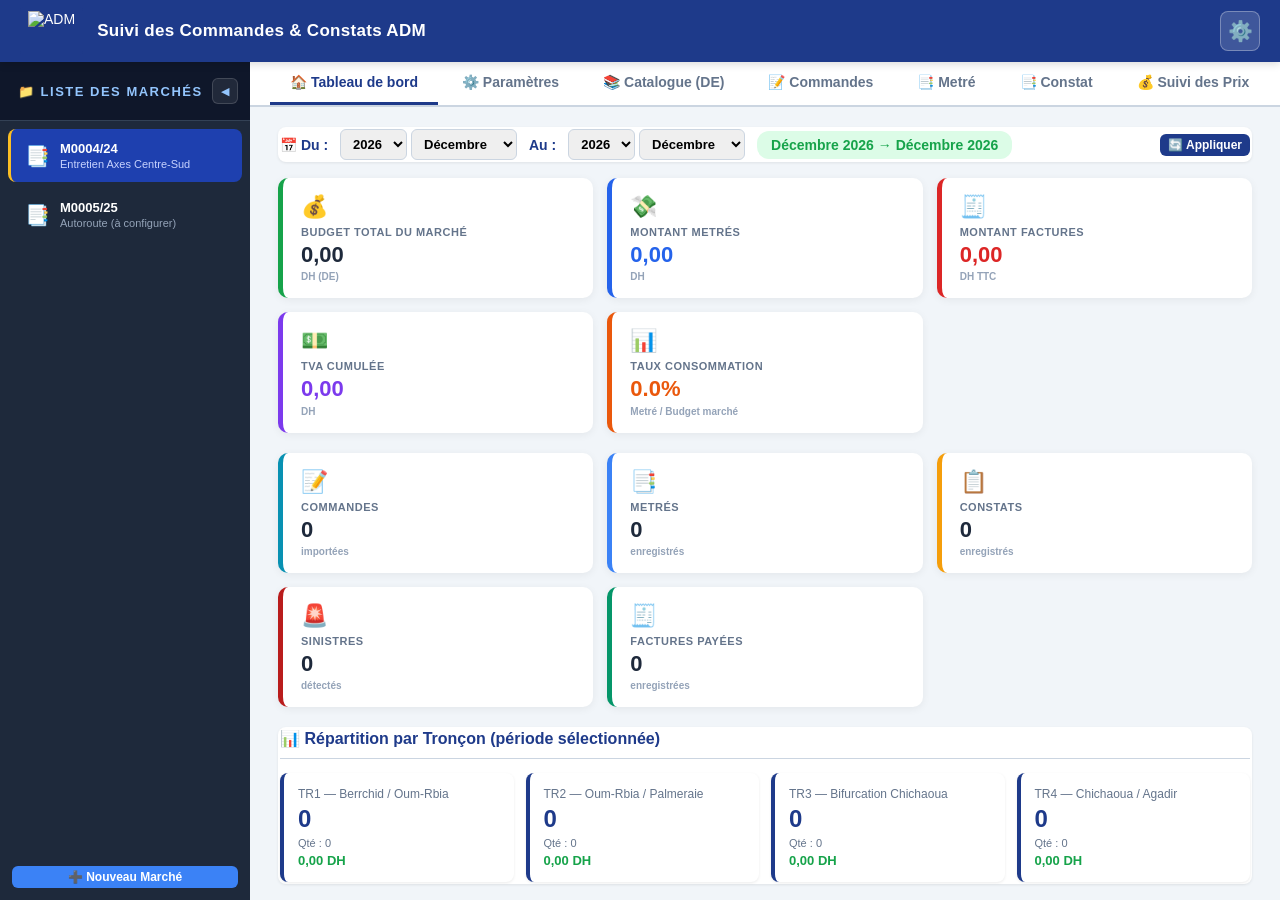
==== index.html @ 0e738bc2 "Add files via upload" ====
<!DOCTYPE html>
<html lang="fr" dir="ltr">
<head>
  <meta charset="UTF-8">
  <meta name="viewport" content="width=device-width, initial-scale=1.0">
  <title>Suivi Commandes - Marché M0004/24</title>
  <link rel="stylesheet" href="style.css">
  <script src="https://cdn.sheetjs.com/xlsx-0.20.0/package/dist/xlsx.full.min.js"></script>
</head>
<body>

 <!-- ═══ HEADER FIXE ═══ -->
  <header class="app-header">
    <div class="header-brand">
      <img src="image/adm.jpg" alt="ADM" class="header-logo">
      <h1>Suivi des Commandes & Constats ADM</h1>
    </div>
    <div class="header-actions-wrap">
      <button class="btn-settings" id="btn-settings-menu" onclick="toggleSettingsMenu(event)" title="Paramètres">⚙️</button>
      <div class="settings-dropdown" id="settings-dropdown">
        <button id="btn-sauvegarder">💾 Sauvegarder</button>
        <button id="btn-export-json">💾 Export JSON</button>
        <button id="btn-import-json">📥 Import JSON</button>
        <input type="file" id="file-json" accept=".json" hidden>
      </div>
    </div>
  </header>

  <!-- ═══ LAYOUT : SIDEBAR + CONTENU ═══ -->
  <div class="app-layout">

    <!-- SIDEBAR -->
    <aside class="sidebar">
      <div class="sidebar-header">
        <span>📁 Liste des Marchés</span>
        <button class="btn-toggle-sidebar" id="btn-toggle-sidebar" onclick="toggleSidebar()" title="Réduire / Agrandir">◀</button>
      </div>
      <ul class="marches-list" id="marches-list">
        <li class="marche-item active" data-marche="M0004/24" onclick="selectMarche('M0004/24')">
          <span class="marche-icon">📑</span>
          <div class="marche-info">
            <strong>M0004/24</strong>
            <small>Entretien multitechnique des Axes Autoroutiers</small>
          </div>
        </li>
      </ul>
      <button class="btn btn-sm btn-add-marche" onclick="nouveauMarche()">➕ Nouveau Marché</button>
    </aside>

    <!-- CONTENU PRINCIPAL -->
    <main class="content">

  <nav class="tabs">
    <button class="tab active" data-tab="dashboard">🏠 Tableau de bord</button>
    <button class="tab" data-tab="parametres">⚙️ Paramètres</button>
    <button class="tab" data-tab="catalogue">📚 Catalogue (DE)</button>
    <button class="tab" data-tab="commandes">📝 Commandes</button>
    <button class="tab" data-tab="metre">📑 Metré</button>
    <button class="tab" data-tab="constat">📑 Constat</button>
    <button class="tab" data-tab="suivi">💰 Suivi des Prix</button>
    <button class="tab" data-tab="sinistres">🚨 Suivi des Sinistres</button>
    <button class="tab" data-tab="equipements">🏗️ Equipements</button>
    <button class="tab" data-tab="historique">🕒 Historique</button>
    <button class="tab" data-tab="export">📤 Export</button>
  </nav>

  <div class="container">

    <!-- DASHBOARD -->
    <section class="tab-content active" id="tab-dashboard">
      <!-- Toolbar : Sélecteur de période -->
      <div class="panel" style="margin-bottom:16px;">
        <div style="display:flex;gap:12px;align-items:center;flex-wrap:wrap;">
          <label style="font-weight:700;color:#1e3a8a;">📅 Du :</label>
          <span id="dash-picker-debut"></span>
          <label style="font-weight:700;color:#1e3a8a;">Au :</label>
          <span id="dash-picker-fin"></span>
          <span id="dash-periode-label" style="font-weight:700;color:#16a34a;padding:6px 14px;background:#dcfce7;border-radius:12px;"></span>
          <button class="btn btn-primary btn-sm" onclick="changerPeriodeDashboard()" style="margin-left:auto;">🔄 Appliquer</button>
        </div>
      </div>

      <!-- CARTES FINANCES (5) -->
      <div class="dash-grid">
        <div class="dash-card" style="border-left-color:#16a34a;">
          <div class="dash-icon">💰</div>
          <div class="dash-label">Budget total du marché</div>
          <div class="dash-value" id="dash-budget-marche">0</div>
          <div class="dash-unit">DH (DE)</div>
        </div>
        <div class="dash-card" style="border-left-color:#2563eb;">
          <div class="dash-icon">💸</div>
          <div class="dash-label">Montant Metrés</div>
          <div class="dash-value" id="dash-montant-metres">0</div>
          <div class="dash-unit">DH</div>
        </div>
        <div class="dash-card" style="border-left-color:#dc2626;">
          <div class="dash-icon">🧾</div>
          <div class="dash-label">Montant Factures</div>
          <div class="dash-value" id="dash-montant-factures">0</div>
          <div class="dash-unit">DH TTC</div>
        </div>
        <div class="dash-card" style="border-left-color:#7c3aed;">
          <div class="dash-icon">💵</div>
          <div class="dash-label">TVA cumulée</div>
          <div class="dash-value" id="dash-tva">0</div>
          <div class="dash-unit">DH</div>
        </div>
        <div class="dash-card" style="border-left-color:#ea580c;">
          <div class="dash-icon">📊</div>
          <div class="dash-label">Taux consommation</div>
          <div class="dash-value" id="dash-taux">0%</div>
          <div class="dash-unit">Metré / Budget marché</div>
        </div>
      </div>

      <!-- CARTES ACTIVITÉ (5) -->
      <div class="dash-grid">
        <div class="dash-card" style="border-left-color:#0891b2;">
          <div class="dash-icon">📝</div>
          <div class="dash-label">Commandes</div>
          <div class="dash-value" id="dash-nb-commandes">0</div>
          <div class="dash-unit">importées</div>
        </div>
        <div class="dash-card" style="border-left-color:#3b82f6;">
          <div class="dash-icon">📑</div>
          <div class="dash-label">Metrés</div>
          <div class="dash-value" id="dash-nb-metres">0</div>
          <div class="dash-unit">enregistrés</div>
        </div>
        <div class="dash-card" style="border-left-color:#f59e0b;">
          <div class="dash-icon">📋</div>
          <div class="dash-label">Constats</div>
          <div class="dash-value" id="dash-nb-constats">0</div>
          <div class="dash-unit">enregistrés</div>
        </div>
        <div class="dash-card" style="border-left-color:#b91c1c;">
          <div class="dash-icon">🚨</div>
          <div class="dash-label">Sinistres</div>
          <div class="dash-value" id="dash-nb-sinistres">0</div>
          <div class="dash-unit">détectés</div>
        </div>
        <div class="dash-card" style="border-left-color:#059669;">
          <div class="dash-icon">🧾</div>
          <div class="dash-label">Factures payées</div>
          <div class="dash-value" id="dash-nb-factures">0</div>
          <div class="dash-unit">enregistrées</div>
        </div>
      </div>

      <!-- RÉPARTITION PAR TRONÇON -->
      <div class="panel">
        <h2>📊 Répartition par Tronçon (période sélectionnée)</h2>
        <div id="dashboard-tr-cards" class="tr-cards-grid"></div>
      </div>
    </section>

   <!-- PARAMÈTRES -->
    <section class="tab-content" id="tab-parametres">
      <div class="panel">
        <div class="params-header">
          <h2>⚙️ Paramètres du projet</h2>
          <p class="hint">Ces informations sont utilisées dans l'en-tête et le pied de page des documents exportés.</p>
        </div>

        <!-- ═══ Layout 3 colonnes : Info | Bouton | Signatures ═══ -->
        <div class="params-layout">

          <!-- ═══ GAUCHE : Informations générales ═══ -->
          <div class="params-section params-col-left">
            <h3 class="params-section-title">🏢 Informations générales</h3>

            <div class="params-grid-1col">
              <div class="params-row">
                <label>Maître d'ouvrage</label>
                <input type="text" id="param-mo">
              </div>

              <div class="params-row">
                <label>Maître d'œuvre</label>
                <input type="text" id="param-moe">
              </div>

              <div class="params-row">
                <label>Prestataire</label>
                <input type="text" id="param-prestataire">
              </div>

              <div class="params-row">
                <label>Marché N°</label>
                <input type="text" id="param-marche">
              </div>

              <div class="params-row">
                <label>Section</label>
                <input type="text" id="param-section">
              </div>

              <div class="params-row">
                <label>Objet</label>
                <input type="text" id="param-objet">
              </div>

              <div class="params-row">
                <label>Date de début</label>
                <input type="date" id="param-date-debut">
              </div>

              <div class="params-row">
                <label>Date de fin</label>
                <input type="date" id="param-date-fin">
              </div>
            </div>
          </div>

          <!-- ═══ MILIEU : Bouton Enregistrer ═══ -->
          <div class="params-col-middle">
            <button class="btn btn-primary btn-save-vertical" id="btn-save-parametres">
              <span class="save-icon">💾</span>
              <span class="save-text">Enregistrer<br>les paramètres</span>
            </button>
          </div>

          <!-- ═══ DROITE : Signatures ═══ -->
          <!-- ═══ Section 2 : Signatures par TR ═══ -->
<div class="params-section">
  <h3 class="params-section-title">🖋️ Signatures par Tronçon</h3>
  <p class="hint" style="margin-bottom:14px;">
    Chaque <strong>technicien</strong> a son tronçon. En cas de congé, activez le remplaçant.
    Les <strong>ingénieurs</strong> couvrent : <b>Ing. 1</b> → TR1+TR2, <b>Ing. 2</b> → TR3+TR4.
  </p>

  <!-- Tableau techniciens -->
  <div class="sig-table-wrap">
    <table class="sig-table">
      <thead>
        <tr>
          <th style="width:200px;">Rôle</th>
          <th>TR1</th>
          <th>TR2</th>
          <th>TR3</th>
          <th>TR4</th>
        </tr>
      </thead>
      <tbody>
        <!-- Fonctions techniciens -->
        <tr>
          <td class="sig-row-label">👷 Fonction (Dressé par)</td>
          <td><input type="text" id="sig-tech-fct-TR1" placeholder="Adjoint Viabilité"></td>
          <td><input type="text" id="sig-tech-fct-TR2" placeholder="Adjoint Viabilité"></td>
          <td><input type="text" id="sig-tech-fct-TR3" placeholder="Adjoint Viabilité"></td>
          <td><input type="text" id="sig-tech-fct-TR4" placeholder="Adjoint Viabilité"></td>
        </tr>
        <!-- Noms titulaires -->
        <tr>
          <td class="sig-row-label">👤 Nom du titulaire</td>
          <td><input type="text" id="sig-tech-nom-TR1" placeholder="A. Nouari"></td>
          <td><input type="text" id="sig-tech-nom-TR2" placeholder="M. Alami"></td>
          <td><input type="text" id="sig-tech-nom-TR3" placeholder="Y. Idrissi"></td>
          <td><input type="text" id="sig-tech-nom-TR4" placeholder="H. Bennani"></td>
            </tr>
            <!-- Noms remplaçants -->
            <tr>
            <td class="sig-row-label">🔄 Nom du remplaçant</td>
            <td><input type="text" id="sig-tech-remp-TR1" placeholder="B. Tazi"></td>
            <td><input type="text" id="sig-tech-remp-TR2" placeholder="K. Fassi"></td>
            <td><input type="text" id="sig-tech-remp-TR3" placeholder="R. Saidi"></td>
            <td><input type="text" id="sig-tech-remp-TR4" placeholder="N. Cherkaoui"></td>
            </tr>
            <!-- Toggle congé -->
            <tr>
            <td class="sig-row-label">🔘 Titulaire en congé ?</td>
            <td style="text-align:center;">
                <label class="switch">
                <input type="checkbox" id="sig-tech-conge-TR1">
                <span class="slider"></span>
                </label>
            </td>
            <td style="text-align:center;">
                <label class="switch">
                <input type="checkbox" id="sig-tech-conge-TR2">
                <span class="slider"></span>
                </label>
            </td>
            <td style="text-align:center;">
                <label class="switch">
                <input type="checkbox" id="sig-tech-conge-TR3">
                <span class="slider"></span>
                </label>
            </td>
            <td style="text-align:center;">
                <label class="switch">
                <input type="checkbox" id="sig-tech-conge-TR4">
                <span class="slider"></span>
                </label>
            </td>
            </tr>
        </tbody>
        </table>
    </div>

    <!-- Ingénieurs -->
    <div class="sig-eng-grid">
        <div class="sig-eng-card" style="border-left-color:#2563eb;">
        <h4>🎓 Ingénieur 1 (TR1 + TR2)</h4>
        <div class="params-row">
            <label>Fonction (Validé par)</label>
            <input type="text" id="sig-ing1-fct" placeholder="Chef de division sécurité et entretien">
        </div>
        <div class="params-row">
            <label>Nom</label>
            <input type="text" id="sig-ing1-nom" placeholder="S. Mansouri">
        </div>
        </div>

        <div class="sig-eng-card" style="border-left-color:#7c3aed;">
        <h4>🎓 Ingénieur 2 (TR3 + TR4)</h4>
        <div class="params-row">
            <label>Fonction (Validé par)</label>
            <input type="text" id="sig-ing2-fct" placeholder="Chef de division sécurité et entretien">
        </div>
        <div class="params-row">
            <label>Nom</label>
            <input type="text" id="sig-ing2-nom" placeholder="A. Kadiri">
        </div>
        </div>
    </div>

    <!-- Entreprise -->
    <div class="sig-eng-card" style="border-left-color:#16a34a;margin-top:14px;">
        <h4>🏢 Entreprise (Accepté par)</h4>
        <div class="params-grid-2col">
        <div class="params-row">
            <label>Texte (Accepté par)</label>
            <input type="text" id="sig-ent-txt" placeholder="Le représentant de l'entreprise">
        </div>
        <div class="params-row">
            <label>Nom</label>
            <input type="text" id="sig-ent-nom" placeholder="M. Bennani">
        </div>
        <div class="params-row">
            <label>Date d'acceptation</label>
            <input type="date" id="sig-ent-date">
        </div>
        </div>
    </div>
    </div>

        </div>

        <!-- ═══ Section Logo (pleine largeur en bas) ═══ -->
        <div class="params-section params-logo-section">
          <h3 class="params-section-title">🖼️ Logo du projet</h3>

          <div class="params-logo-row">
            <div class="params-logo-upload">
              <label for="param-logo" class="btn btn-secondary" style="cursor:pointer;">
                📁 Choisir un fichier
              </label>
              <input type="file" id="param-logo" accept="image/*" hidden>
              <button type="button" class="btn btn-danger btn-sm" id="btn-supprimer-logo" style="display:none;">
                🗑️ Supprimer
              </button>
            </div>
            <div id="param-logo-preview" class="params-logo-preview"></div>
          </div>
        </div>

      </div>
    </section>

    <!-- CATALOGUE -->
    <section class="tab-content" id="tab-catalogue">
      <div class="panel">
        <h2>📚 Catalogue de référence — DE.xlsx</h2>
        <div class="import-zone">
          <p>Importer le fichier <strong>DE.xlsx</strong>.</p>
          <input type="file" id="file-de" accept=".xlsx,.xls" hidden>
          <button class="btn btn-primary" onclick="document.getElementById('file-de').click()">
            📥 Importer DE.xlsx
          </button>
          <span id="de-status" class="status"></span>
        </div>
        <div class="filter-bar">
          <input type="text" id="filtre-catalogue" placeholder="🔍 Rechercher N° ou libellé...">
        </div>
        <div class="table-scroll-fill">
          <table class="table">
            <thead>
              <tr>
                <th style="width:60px;">N°</th>
                <th>Libellé des prix</th>
                <th style="width:70px;">Unité</th>
                <th style="width:110px;">Qts INITIALES</th>
                <th style="width:120px;">P.U (DH)</th>
                <th style="width:140px;">P.T (DH)</th>
              </tr>
            </thead>
            <tbody id="tbody-catalogue"></tbody>
            <tfoot id="tfoot-catalogue"></tfoot>
          </table>
        </div>
      </div>
    </section>

    <!-- COMMANDES -->
    <section class="tab-content" id="tab-commandes">
      <div class="panel">
        <h2>📥 Importer une commande depuis Excel</h2>
        <div class="import-zone">
          <p>Importer un fichier <strong>COMMANDE type.xlsx</strong>. Le nom doit être unique.</p>
          <input type="file" id="file-commande" accept=".xlsx,.xls" hidden>
          <label style="font-size:13px;">
            Nom :
            <input type="text" id="import-nom" placeholder="Ex: commande25" style="padding:5px;width:130px;">
          </label>
          <label style="font-size:13px;">
            Date :
            <input type="date" id="import-date" style="padding:5px;">
          </label>
          <button class="btn btn-primary" onclick="document.getElementById('file-commande').click()">
            📥 Importer
          </button>
          <span id="commande-status" class="status"></span>
        </div>
      </div>

      <div class="panel">
        <h2>📋 Gestion des commandes enregistrées</h2>
        <div id="liste-commandes-accordion"></div>
      </div>

      <div class="panel">
        <h2>📑 Toutes les lignes (toutes commandes confondues)</h2>
        <div class="filter-bar">
          <select id="filtre-troncon">
            <option value="">Tous les tronçons</option>
            <option value="TR1">TR1</option><option value="TR2">TR2</option>
            <option value="TR3">TR3</option><option value="TR4">TR4</option>
          </select>
          <input type="text" id="filtre-recherche"
                 placeholder="🔍 Rechercher : PK, désignation, observations, dates, N° commande...">
          <button class="btn btn-primary" id="btn-generer-finale">👁️ Aperçu & Export</button>
        </div>
        <div style="max-height:600px;overflow-y:auto;">
          <table class="table" style="font-size:12px;">
            <thead>
              <tr>
                <th style="width:110px;">N° Commande</th>
                <th style="width:70px;">Tronçon</th>
                <th style="width:90px;">PK</th>
                <th style="width:60px;">Sens</th>
                <th style="width:70px;">Côté</th>
                <th>Désignation</th>
                <th style="width:180px;">Observations</th>
                <th style="width:60px;">Qté</th>
                <th style="width:110px;">Type</th>
                <th style="width:90px;">Changer</th>
              </tr>
            </thead>
            <tbody id="tbody-liste-commandes"></tbody>
            <tfoot id="tfoot-liste-commandes"></tfoot>
          </table>
        </div>
      </div>
    </section>

    <!-- METRÉ -->
    <section class="tab-content" id="tab-metre">
      <div class="sub-tabs" id="subtabs-metre">
        <button class="sub-tab active" data-subtab="metre-TR1" onclick="switchMetre('TR1')">📑 Metré TR1</button>
        <button class="sub-tab" data-subtab="metre-TR2" onclick="switchMetre('TR2')">📑 Metré TR2</button>
        <button class="sub-tab" data-subtab="metre-TR3" onclick="switchMetre('TR3')">📑 Metré TR3</button>
        <button class="sub-tab" data-subtab="metre-TR4" onclick="switchMetre('TR4')">📑 Metré TR4</button>
        <input type="file" id="file-metre-import" accept=".xlsx,.xls" hidden>
        <button class="btn btn-primary btn-sm" onclick="document.getElementById('file-metre-import').click()" style="margin-left:auto;">
            📥 Importer Excel
        </button>
    </div>
      
       
      <div id="metre-content"></div>

      <!-- ⬇️ Gestion des Metrés enregistrés -->
      <div class="panel" style="margin-top:20px;">
        <h2>📋 Gestion des Metrés enregistrés</h2>
        <div class="filter-bar">
          <select id="filtre-metre-troncon" onchange="rendreMetresEnregistres()">
            <option value="">Tous les tronçons</option>
            <option value="TR1">TR1</option><option value="TR2">TR2</option>
            <option value="TR3">TR3</option><option value="TR4">TR4</option>
          </select>
          <input type="text" id="filtre-metre-recherche"
                 placeholder="🔍 Rechercher (N°, date, tronçon...)"
                 oninput="rendreMetresEnregistres()">
        </div>
        <div id="liste-metres-accordion"></div>
      </div>
    </section>

    <!-- CONSTAT -->
    <section class="tab-content" id="tab-constat">
      <div class="sub-tabs" id="subtabs-constat">
        <button class="sub-tab active" data-subtab="constat-TR1" onclick="switchConstat('TR1')">📑 Constat TR1</button>
        <button class="sub-tab" data-subtab="constat-TR2" onclick="switchConstat('TR2')">📑 Constat TR2</button>
        <button class="sub-tab" data-subtab="constat-TR3" onclick="switchConstat('TR3')">📑 Constat TR3</button>
        <button class="sub-tab" data-subtab="constat-TR4" onclick="switchConstat('TR4')">📑 Constat TR4</button>
        <button class="sub-tab" data-subtab="constat-CONS" onclick="switchConstat('CONS')">📑 Constat consolidé</button>
        <input type="file" id="file-constat-import" accept=".xlsx,.xls" hidden>
        <button class="btn btn-primary btn-sm" id="btn-import-constat" onclick="document.getElementById('file-constat-import').click()" style="margin-left:auto;">
        📥 Importer Excel
        </button>
    </div>
      
     <div id="constat-content"></div>

      <!-- ⬇️ Gestion des Constats enregistrés -->
      <div class="panel" style="margin-top:20px;">
        <h2>📋 Gestion des Constats enregistrés</h2>
        <div class="filter-bar">
          <select id="filtre-constat-troncon" onchange="rendreConstatsEnregistres()">
            <option value="">Tous les tronçons</option>
            <option value="TR1">TR1</option><option value="TR2">TR2</option>
            <option value="TR3">TR3</option><option value="TR4">TR4</option>
          </select>
          <input type="text" id="filtre-constat-recherche"
                 placeholder="🔍 Rechercher (N°, date, tronçon...)"
                 oninput="rendreConstatsEnregistres()">
        </div>
        <div id="liste-constats-accordion"></div>
      </div>
    </section>
    <!-- SUIVI DES PRIX -->
    <section class="tab-content" id="tab-suivi">
    <div id="suivi-content"></div>

    <!-- ⬇️ Gestion des Suivis enregistrés -->
    <div class="panel" style="margin-top:20px;">
        <h2>📋 Gestion des Suivis des Prix enregistrés</h2>
        <div class="filter-bar">
      <button class="btn btn-primary btn-sm" onclick="ajouterSuiviManuel()">➕ Nouveau Suivi</button>
      <select id="filtre-suivi-mois" onchange="rendreSuivisEnregistres()">
            <option value="">Tous les mois</option>
        </select>
        <input type="text" id="filtre-suivi-recherche"
                placeholder="🔍 Rechercher (N°, mois...)"
                oninput="rendreSuivisEnregistres()">
        </div>
        <div id="liste-suivis-accordion"></div>
    </div>
    </section>
    <!-- SUIVI DES SINISTRES -->
    <section class="tab-content" id="tab-sinistres">
        <!-- Sous-tabs -->
        <div class="sub-tabs" id="subtabs-sinistres">
            <button class="sub-tab active" data-subtab="sin-sinistres" onclick="switchSinistre('sin-sinistres')">🚨 Sinistres</button>
            <button class="sub-tab" data-subtab="sin-photos" onclick="switchSinistre('sin-photos')">📷 Photos</button>
            <button class="sub-tab" data-subtab="sin-gard" onclick="switchSinistre('sin-gard')">📄 Page de garde</button>
            <button class="sub-tab" data-subtab="sin-etat" onclick="switchSinistre('sin-etat')">📋 État des sinistres</button>
            <button class="sub-tab" data-subtab="sin-factures" onclick="switchSinistre('sin-factures')">🧾 Factures</button>
        </div>

        <!-- ═══ 1. SINISTRES (extraits des commandes) ═══ -->
        <div id="sin-content-sinistres">
            <div class="panel">
            <h2>🚨 Liste des sinistres (extraite des commandes)</h2>
            <div class="filter-bar">
                <select id="sin-filtre-troncon" onchange="rendreSinistresListe()">
                <option value="">Tous les tronçons</option>
                <option value="TR1">TR1</option><option value="TR2">TR2</option>
                <option value="TR3">TR3</option><option value="TR4">TR4</option>
                </select>
                <input type="text" id="sin-filtre-recherche"
                    placeholder="🔍 Rechercher (PK, sens, observations, date...)"
                    oninput="rendreSinistresListe()">
                <button class="btn btn-secondary btn-sm" onclick="exportSinistresExcel()">📥 Excel</button>
                <span id="sin-count" style="margin-left:auto;font-weight:600;color:#1e3a8a;"></span>
            </div>
            <div style="max-height:600px;overflow:auto;">
                <table class="table" style="font-size:12px;">
                <thead>
                    <tr>
                        <th style="width:70px;">Tronçon</th>
                        <th style="width:90px;">PK</th>
                        <th style="width:60px;">Sens</th>
                        <th style="width:70px;">Côté</th>
                        <th>Dégats infrastructure</th>
                        <th style="width:100px;">Date du sinistre</th>
                        <th style="width:80px;">Commande</th>
                    </tr>
                </thead>
                <tbody id="tbody-sinistres"></tbody>
                </table>
            </div>
            </div>
        </div>

        <!-- ═══ 2. PHOTOS ═══ -->
        <div id="sin-content-photos" style="display:none;">
            <div class="panel">
            <h2>📷 Photos des sinistres</h2>
            <div class="filter-bar">
                <input type="file" id="photos-folder-input" webkitdirectory directory multiple accept="image/*" hidden>
                <button class="btn btn-primary" onclick="document.getElementById('photos-folder-input').click()">
                📁 Charger le dossier "photo"
                </button>
                <button class="btn btn-secondary" onclick="viderPhotos()">🗑️ Vider les photos</button>
                <span id="photos-count" style="font-weight:600;color:#1e3a8a;"></span>
            </div>
            <p class="hint">
                ℹ️ Nommez vos fichiers : <strong>PK Sens Numéro.jpg</strong> (ex: <code>240800 AM1.jpg</code>, <code>240800 AM2.jpg</code>)
            </p>
            <div class="filter-bar" style="background:#f0f9ff;padding:12px;border-radius:8px;">
                <label style="font-weight:700;color:#1e3a8a;">📅 Date du sinistre :</label>
                <select id="photos-select-date" onchange="majSelectPkPhotos()"
                        style="min-width:200px;padding:6px 10px;border-radius:6px;border:1px solid #cbd5e1;font-weight:600;">
                <option value="">— Sélectionner une date —</option>
                </select>
                <label style="font-weight:700;color:#1e3a8a;">📍 PK :</label>
                <select id="photos-select-pk" onchange="rendrePhotos()"
                        style="min-width:220px;padding:6px 10px;border-radius:6px;border:1px solid #cbd5e1;font-weight:600;">
                <option value="">— Sélectionner un PK —</option>
                </select>
            </div>
            <div id="photos-grid"></div>
            </div>
        </div>

        <!-- ═══ 3. PAGE DE GARDE ═══ -->
        <div id="sin-content-gard" style="display:none;">
            <div class="panel">
            <h2>📄 Page de garde du sinistre</h2>
            <div class="filter-bar">
                <label style="font-weight:600;">🔍 Choisir un sinistre :</label>
                <select id="gard-select-pk" onchange="rendrePageDeGarde()" style="min-width:400px;padding:6px;">
                <option value="">— Sélectionner PK / Sens —</option>
                </select>
                <button class="btn btn-primary btn-sm" onclick="apercuPageDeGarde()">🖨️ Aperçu & Imprimer / PDF</button>
            </div>
            <div id="gard-content" class="page-garde"></div>
            </div>
        </div>

        <!-- ═══ 4. ÉTAT DES SINISTRES ═══ -->
        <div id="sin-content-etat" style="display:none;">
            <div id="etat-sinistres-content"></div>
            <div class="panel" style="margin-top:20px;">
            <h2>📋 Gestion des États enregistrés</h2>
            <div class="filter-bar">
                <select id="filtre-etat-mois" onchange="rendreEtatsSinistresEnregistres()">
                <option value="">Tous les mois</option>
                </select>
            </div>
            <div id="liste-etats-accordion"></div>
            </div>
        </div>
        <!-- ═══ 5. FACTURES ═══ -->
        <div id="sin-content-factures" style="display:none;">
            <div id="factures-content"></div>
                <div class="panel" style="margin-top:20px;">
                    <h2>📋 Gestion des Factures enregistrées</h2>
                        <div class="filter-bar">
                        <input type="text" id="filtre-facture-recherche"
                                placeholder="🔍 Rechercher (N° facture, PK...)"
                                oninput="rendreFacturesEnregistrees()">
                        </div>
                <div id="liste-factures-accordion"></div>
            </div>
        </div>
    </section>
    <!-- ÉQUIPEMENTS -->
    <section class="tab-content" id="tab-equipements">
            <div id="equipements-content"></div>
            <div class="panel" style="margin-top:20px;">
                <h2>📋 Gestion des Équipements enregistrés</h2>
                <div class="filter-bar">
                <select id="filtre-equip-mois" onchange="rendreEquipementsEnregistres()">
                    <option value="">Tous les mois</option>
                </select>
                <input type="text" id="filtre-equip-recherche"
                        placeholder="🔍 Rechercher (N°, mois...)"
                        oninput="rendreEquipementsEnregistres()">
                </div>
                <div id="liste-equipements-accordion"></div>
            </div>
    </section>
        

    <!-- HISTORIQUE -->
    <section class="tab-content" id="tab-historique">
      <div class="panel">
        <h2>🕒 Historique des modifications</h2>
        <div class="filter-bar">
          <button class="btn btn-danger btn-sm" id="btn-vider-historique">🗑️ Vider l'historique</button>
        </div>
        <table class="table">
          <thead><tr>
            <th style="width:180px;">Date & heure</th>
            <th style="width:200px;">Action</th>
            <th>Détails</th>
          </tr></thead>
          <tbody id="tbody-historique"></tbody>
        </table>
      </div>
    </section>

    <!-- EXPORT -->
    <!-- EXPORT -->
    <section class="tab-content" id="tab-export">
    <div class="panel">
        <h2>📤 Centre d'Export & Impression</h2>
        <p class="hint">
        📌 Sélectionnez une <strong>période</strong> et un <strong>tronçon</strong>, puis cliquez sur
        <strong>👁️ Aperçu & Export</strong> dans la carte souhaitée.
        </p>

        <!-- Filtres globaux -->
        <div class="export-filters-bar">
        <div class="export-filter-item">
            <label>📅 Du :</label>
            <span id="export-picker-debut"></span>
        </div>
        <div class="export-filter-item">
            <label>Au :</label>
            <span id="export-picker-fin"></span>
        </div>
        <div class="export-filter-item">
            <label>🛣️ Tronçon :</label>
            <select id="export-filter-troncon">
            <option value="">Tous</option>
            <option value="TR1">TR1</option>
            <option value="TR2">TR2</option>
            <option value="TR3">TR3</option>
            <option value="TR4">TR4</option>
            </select>
        </div>
        <button class="btn btn-primary btn-sm" onclick="appliquerFiltresExport()">
            🔄 Appliquer
        </button>
        </div>

        <!-- Cartes d'export -->
        <div class="export-grid-center" id="export-grid-center"></div>
    </div>
    </section>

  </div>  <!-- /container -->

    </main>  <!-- /content -->
 </div>  <!-- /app-layout -->

  <div class="modal" id="modal-apercu">
    <div class="modal-content">
      <div class="modal-header">
        <h2 id="apercu-titre">Aperçu</h2>
        <div id="modal-actions">
          <button class="btn btn-primary" id="btn-imprimer">🖨️ Imprimer / PDF</button>
          <button class="btn btn-ghost" id="btn-fermer-apercu">✖ Fermer</button>
        </div>
      </div>
      <div class="modal-body" id="apercu-body"></div>
    </div>
  </div>

  <script src="app.js"></script>
</body>
</html>
---- style.css ----
/* ============================================================
   SUIVI DES COMMANDES — Styles principaux
   Organisation :
   01. Variables & Thème
   02. Reset & Base
   03. Layout global
   04. Header
   05. Sidebar
   06. Content + Tabs + Sub-tabs
   07. Container & Panels
   08. Cartes (générales + Dashboard + TR)
   09. Boutons
   10. Formulaires & Import
   11. Tableaux
   12. Badges & Filtres
   13. Accordéons
   14. Export cards
   15. Modal
   16. En-têtes officiels
   17. Page de garde
   18. Photos archive
   19. Print
   ============================================================ */


/* ============================================================
   01. VARIABLES & THÈME
   ============================================================ */
:root {
  --primary: #1e3a8a;
  --primary-light: #3b82f6;
  --success: #16a34a;
  --warning: #ea580c;
  --danger: #dc2626;
  --bg: #f1f5f9;
  --panel: #ffffff;
  --border: #cbd5e1;
  --text: #1e293b;
  --text-muted: #64748b;
  --shadow: 0 1px 3px rgba(0,0,0,0.08);
  --shadow-lg: 0 8px 30px rgba(0,0,0,0.2);
}


/* ============================================================
   02. RESET & BASE
   ============================================================ */
* { box-sizing: border-box; margin: 0; padding: 0; }

html, body { height: 100%; }

body {
  font-family: 'Tahoma', 'Segoe UI', 'Arial', sans-serif;
  background: var(--bg);
  color: var(--text);
  direction: ltr;
  font-size: 14px;
  display: flex;
  flex-direction: column;
  overflow: hidden;
}


/* ============================================================
   03. LAYOUT GLOBAL
   ============================================================ */
.app-layout {
  display: flex;
  flex: 1;
  overflow: hidden;
}

.content {
  flex: 1;
  overflow-y: auto;
  background: var(--bg);
  display: flex;
  flex-direction: column;
}


/* ============================================================
   04. HEADER
   ============================================================ */
.app-header {
  background: var(--primary);
  color: white;
  padding: 0 20px;
  display: flex;
  align-items: center;
  justify-content: space-between;
  height: 62px;
  box-shadow: 0 2px 8px rgba(0,0,0,0.15);
  z-index: 100;
  flex-shrink: 0;
}

.header-brand {
  display: flex;
  align-items: center;
  gap: 14px;
  height: 100%;
}

.header-logo {
  height: 48px;
  max-height: 48px;
  width: auto;
  background: var(--primary);
  padding: 4px 8px;
  border-radius: 4px;
  object-fit: contain;
}

.header-brand h1 {
  font-size: 17px;
  margin: 0;
  font-weight: 700;
  color: #fff;
  letter-spacing: 0.3px;
}

.header-actions-wrap { position: relative; }

.btn-settings {
  background: rgba(255,255,255,0.15);
  border: 1px solid rgba(255,255,255,0.3);
  color: white;
  width: 40px;
  height: 40px;
  border-radius: 8px;
  cursor: pointer;
  font-size: 20px;
  display: flex;
  align-items: center;
  justify-content: center;
  transition: background 0.2s;
}
.btn-settings:hover { background: rgba(255,255,255,0.28); }

/* Menu déroulant ⚙️ */
.settings-dropdown {
  display: none;
  position: absolute;
  top: calc(100% + 6px);
  right: 0;
  background: white;
  border-radius: 8px;
  box-shadow: var(--shadow-lg);
  min-width: 200px;
  padding: 6px;
  z-index: 9999;
}
.settings-dropdown.open { display: block; }
.settings-dropdown button {
  display: block;
  width: 100%;
  text-align: left;
  padding: 10px 14px;
  background: none;
  border: none;
  cursor: pointer;
  font-size: 13px;
  font-family: inherit;
  color: var(--text);
  border-radius: 6px;
  font-weight: 500;
  transition: background 0.15s;
}
.settings-dropdown button:hover {
  background: #f1f5f9;
  color: var(--primary);
}


/* ============================================================
   05. SIDEBAR
   ============================================================ */
.sidebar {
  width: 250px;
  background: #1e293b;
  color: white;
  display: flex;
  flex-direction: column;
  flex-shrink: 0;
  overflow-y: auto;
  transition: width 0.25s ease;
}

.sidebar-header {
  display: flex;
  align-items: center;
  justify-content: space-between;
  padding: 16px 12px 16px 18px;
  font-weight: 700;
  font-size: 13px;
  letter-spacing: 1.5px;
  color: #93c5fd;
  background: #0f172a;
  text-transform: uppercase;
  border-bottom: 1px solid #334155;
}

.btn-toggle-sidebar {
  background: rgba(255,255,255,0.08);
  border: 1px solid rgba(255,255,255,0.15);
  color: #93c5fd;
  width: 26px;
  height: 26px;
  border-radius: 6px;
  cursor: pointer;
  font-size: 11px;
  display: flex;
  align-items: center;
  justify-content: center;
  transition: all 0.2s;
  padding: 0;
}
.btn-toggle-sidebar:hover {
  background: rgba(255,255,255,0.18);
  color: #fff;
}

/* Liste des marchés */
.marches-list {
  list-style: none;
  margin: 0;
  padding: 8px;
  flex: 1;
}

.marche-item {
  display: flex;
  align-items: center;
  gap: 10px;
  padding: 12px 14px;
  border-radius: 8px;
  cursor: pointer;
  margin-bottom: 6px;
  transition: background 0.15s, border-left 0.15s;
  border-left: 3px solid transparent;
}
.marche-item:hover  { background: #334155; }
.marche-item.active { background: #1e40af; border-left-color: #fbbf24; }

.marche-icon { font-size: 20px; flex-shrink: 0; }

.marche-info {
  display: flex;
  flex-direction: column;
  gap: 2px;
  min-width: 0;
}
.marche-info strong { font-size: 13px; color: #fff; font-weight: 700; }
.marche-info small {
  font-size: 11px;
  color: #94a3b8;
  white-space: nowrap;
  overflow: hidden;
  text-overflow: ellipsis;
}
.marche-item.active .marche-info small { color: #c7d2fe; }

.btn-add-marche {
  margin: 12px;
  background: #3b82f6;
  color: white;
  border: none;
  padding: 10px;
  border-radius: 6px;
  font-weight: 600;
  cursor: pointer;
  transition: background 0.2s;
}
.btn-add-marche:hover { background: #2563eb; }

/* Mode réduit (60px) */
.sidebar.collapsed { width: 60px; }
.sidebar.collapsed .sidebar-header span { display: none; }
.sidebar.collapsed .sidebar-header { justify-content: center; padding: 16px 8px; }
.sidebar.collapsed .marche-info,
.sidebar.collapsed .marche-icon { display: none; }
.sidebar.collapsed .marche-item { justify-content: center; padding: 12px 8px; }
.sidebar.collapsed .marche-item::after { content: '📑'; font-size: 20px; }
.sidebar.collapsed .btn-add-marche { font-size: 0; padding: 10px 0; }
.sidebar.collapsed .btn-add-marche::before { content: '➕'; font-size: 16px; }


/* ============================================================
   06. CONTENT + TABS + SUB-TABS
   ============================================================ */
.content .tabs {
  position: sticky;
  top: 0;
  z-index: 50;
  background: white;
  border-bottom: 2px solid var(--border);
  padding: 0 20px;
  display: flex;
  gap: 4px;
  overflow-x: auto;
  flex-shrink: 0;
}

.tabs {
  background: white;
  padding: 0 24px;
  display: flex;
  gap: 4px;
  border-bottom: 2px solid var(--border);
  overflow-x: auto;
}

.tab {
  padding: 12px 20px;
  border: none;
  background: transparent;
  cursor: pointer;
  font-size: 14px;
  font-weight: 600;
  color: var(--text-muted);
  border-bottom: 3px solid transparent;
  transition: all 0.2s;
  white-space: nowrap;
  font-family: inherit;
}
.tab:hover  { color: var(--primary); background: #f8fafc; }
.tab.active { color: var(--primary); border-bottom-color: var(--primary); }

/* Sub-tabs */
.sub-tabs {
  display: flex;
  gap: 6px;
  margin-bottom: 16px;
  flex-wrap: wrap;
  background: white;
  padding: 8px;
  border-radius: 8px;
  box-shadow: var(--shadow);
}
.sub-tab {
  padding: 8px 16px;
  border: 1px solid var(--border);
  background: white;
  border-radius: 6px;
  cursor: pointer;
  font-size: 13px;
  font-weight: 600;
  color: var(--text-muted);
  font-family: inherit;
  transition: all 0.15s;
}
.sub-tab:hover  { background: #f8fafc; border-color: var(--primary-light); }
.sub-tab.active { background: var(--primary); color: white; border-color: var(--primary); }

/* Contenu des onglets */
.tab-content { display: none; }
.tab-content.active { display: block; animation: fadeIn 0.2s; }
@keyframes fadeIn { from { opacity: 0; } to { opacity: 1; } }


/* ============================================================
   07. CONTAINER & PANELS
   ============================================================ */
.container { padding: 20px 24px; max-width: 1600px; margin: 0 auto; }

.panel {
  background: var(--panel);
  padding: 2px;
  border-radius: 8px;
  box-shadow: var(--shadow);
  margin-bottom: 20px;
}
.panel h2 {
  font-size: 16px;
  margin-bottom: 14px;
  padding-bottom: 10px;
  border-bottom: 1px solid var(--border);
  color: var(--primary);
}

.hint {
  font-size: 12px;
  color: var(--text-muted);
  background: #f0f9ff;
  padding: 10px 12px;
  border-radius: 6px;
  border-left: 3px solid var(--primary-light);
  margin-bottom: 14px;
}


/* ============================================================
   08. CARTES (Générales + Dashboard + TR)
   ============================================================ */

/* --- Cartes génériques --- */
.cards-grid {
  display: grid;
  grid-template-columns: repeat(auto-fit, minmax(180px, 1fr));
  gap: 16px;
  margin-bottom: 20px;
}
.card {
  background: var(--panel);
  padding: 20px;
  border-radius: 8px;
  box-shadow: var(--shadow);
  border-left: 4px solid var(--primary-light);
  display: flex;
  flex-direction: column;
  gap: 8px;
}
.card-success { border-left-color: var(--success); }
.card-warning { border-left-color: var(--warning); }
.card-danger  { border-color: #fecaca; background: #fef2f2; }
.card-label { font-size: 12px; color: var(--text-muted); }
.card-value { font-size: 28px; font-weight: bold; }

/* --- Cartes Dashboard --- */
.dash-grid {
  display: grid;
  grid-template-columns: repeat(5, 1fr);
  gap: 14px;
  margin-bottom: 20px;
}
@media (max-width: 1300px) { .dash-grid { grid-template-columns: repeat(3, 1fr); } }
@media (max-width: 900px)  { .dash-grid { grid-template-columns: repeat(2, 1fr); } }
@media (max-width: 600px)  { .dash-grid { grid-template-columns: 1fr; } }

.dash-card {
  background: #fff;
  border-radius: 10px;
  padding: 16px 18px;
  border-left: 5px solid var(--primary);
  box-shadow: 0 2px 8px rgba(0,0,0,0.06);
  transition: transform 0.15s, box-shadow 0.15s;
  display: flex;
  flex-direction: column;
  gap: 4px;
  min-height: 110px;
  position: relative;
  overflow: hidden;
}
.dash-card:hover {
  transform: translateY(-2px);
  box-shadow: 0 6px 18px rgba(0,0,0,0.12);
}
.dash-icon  { font-size: 22px; margin-bottom: 2px; }
.dash-label {
  font-size: 11px;
  color: var(--text-muted);
  font-weight: 700;
  text-transform: uppercase;
  letter-spacing: 0.5px;
}
.dash-value {
  font-size: 22px;
  font-weight: 800;
  color: var(--text);
  line-height: 1.15;
  word-break: break-all;
}
.dash-unit {
  font-size: 10px;
  color: #94a3b8;
  margin-top: auto;
  font-weight: 600;
}

/* Couleurs spécifiques */
#dash-taux              { color: #ea580c; }
#dash-montant-commandes { color: #16a34a; }
#dash-montant-metres    { color: #2563eb; }
#dash-montant-factures  { color: #dc2626; }
#dash-tva               { color: #7c3aed; }

/* --- Cartes par Tronçon --- */
.tr-cards-grid {
  display: grid;
  grid-template-columns: repeat(auto-fit, minmax(220px, 1fr));
  gap: 12px;
}
.tr-card {
  background: white;
  padding: 14px;
  border-radius: 8px;
  border-left: 4px solid var(--primary);
  box-shadow: var(--shadow);
}
.tr-card .tr-lbl { font-size: 12px; color: var(--text-muted); margin-bottom: 4px; }
.tr-card .tr-val { font-size: 24px; font-weight: bold; color: var(--primary); }
.tr-card .tr-sub { font-size: 11px; color: var(--text-muted); margin-top: 4px; }


/* ============================================================
   09. BOUTONS
   ============================================================ */
.btn {
  padding: 8px 16px;
  border: none;
  border-radius: 6px;
  cursor: pointer;
  font-size: 13px;
  font-weight: 600;
  transition: all 0.2s;
  font-family: inherit;
}
.btn:hover { transform: translateY(-1px); opacity: 0.95; }

.btn-primary   { background: var(--primary); color: white; }
.btn-secondary { background: #e2e8f0; color: var(--text); }
.btn-ghost     { background: transparent; color: white; border: 1px solid rgba(255,255,255,0.4); }
.btn-danger    { background: var(--danger); color: white; }
.btn-sm        { padding: 4px 8px; font-size: 12px; }

.btn-icon {
  background: transparent;
  border: 1px solid var(--border);
  padding: 4px 8px;
  border-radius: 4px;
  cursor: pointer;
  font-size: 12px;
  font-family: inherit;
  transition: all 0.15s;
}
.btn-icon:hover         { background: #f1f5f9; }
.btn-icon.danger        { color: var(--danger); }
.btn-icon.danger:hover  { background: #fee2e2; border-color: #fca5a5; }
.btn-icon.success       { color: var(--success); border-color: #86efac; }
.btn-icon.success:hover { background: #dcfce7; }


/* ============================================================
   10. FORMULAIRES & IMPORT
   ============================================================ */
.form-grid {
  display: grid;
  grid-template-columns: repeat(auto-fit, minmax(250px, 1fr));
  gap: 12px;
  margin-bottom: 16px;
}
.form-row { display: flex; flex-direction: column; gap: 4px; }
.form-row label { font-size: 12px; font-weight: 600; color: var(--text-muted); }
.form-row input,
.form-row select,
.form-row textarea {
  padding: 8px 10px;
  border: 1px solid var(--border);
  border-radius: 6px;
  font-family: inherit;
  font-size: 13px;
}
.form-row input:focus,
.form-row select:focus {
  outline: 2px solid var(--primary-light);
  outline-offset: 0;
}

.import-zone {
  background: #f0f9ff;
  border: 2px dashed var(--primary-light);
  border-radius: 8px;
  padding: 16px;
  margin-bottom: 16px;
  display: flex;
  align-items: center;
  gap: 12px;
  flex-wrap: wrap;
}
.import-zone p { flex: 1; font-size: 13px; min-width: 250px; }

.status      { font-size: 12px; font-weight: 600; }
.status.ok   { color: var(--success); }
.status.err  { color: var(--danger); }


/* ============================================================
   11. TABLEAUX
   ============================================================ */

/* --- Tableau générique --- */
.table {
  width: 100%;
  border-collapse: collapse;
  font-size: 13px;
  background: white;
}
.table th,
.table td {
  padding: 8px 10px;
  text-align: left;
  border: 1px solid var(--border);
}
.table thead th {
  background: var(--primary);
  color: white;
  font-weight: 600;
  font-size: 12px;
  position: sticky;
  top: 0;
  z-index: 1;
}
.table tbody tr:nth-child(even) { background: #f8fafc; }
.table tbody tr:hover            { background: #eff6ff; }
.table tfoot td {
  background: #1e293b;
  color: white;
  font-weight: 600;
}
.table input,
.table select {
  width: 100%;
  padding: 5px 6px;
  border: 1px solid var(--border);
  border-radius: 4px;
  font-size: 12px;
  font-family: inherit;
  background: white;
}

/* --- Tableau MÉTRÉ (style Excel) --- */
.metre-scroll {
  overflow: auto;
  max-height: 78vh;
  border: 2px solid #000;
  background: white;
}

.metre-table {
  width: 100%;
  border-collapse: collapse;
  font-size: 11px;
  background: white;
  font-family: 'Calibri', 'Tahoma', sans-serif;
  border: 2px solid #000;
}
.metre-table th,
.metre-table td {
  border: 1px solid #7f7f7f;
  padding: 2px 3px;
  text-align: center;
  vertical-align: middle;
}
.metre-table thead th {
  background: #d9e1f2;
  color: #000;
  font-weight: 700;
  font-size: 11px;
  padding: 7px 4px;
  white-space: nowrap;
  border: 1.5px solid #000;
  position: sticky;
  top: 0;
  z-index: 2;
}
.metre-table tbody tr:nth-child(even) { background: #f8f8f8; }
.metre-table tbody tr:hover            { background: #fff9c4; }
.metre-table tbody tr:hover .pk-cell   { background: #fde68a; }

.metre-table input {
  width: 100%;
  padding: 2px 1px;
  border: 1px solid transparent;
  border-radius: 0;
  font-size: 10px;
  font-family: inherit;
  text-align: center;
  background: transparent;
  box-sizing: border-box;
  min-width: 0;
}
.metre-table input:focus {
  border-color: var(--primary);
  background: #fff;
  outline: none;
  box-shadow: 0 0 0 2px rgba(30,58,138,0.25);
  position: relative;
  z-index: 5;
}
.metre-table input.sinistre-input,
.metre-table input.fax-input,
.metre-table input.prest-input {
  text-align: left;
  padding: 3px 4px;
  font-size: 10px;
}

/* Colonnes fixes */
.metre-table .col-pk       { width: 75px;  min-width: 75px; }
.metre-table .col-sens     { width: 50px;  min-width: 50px; }
.metre-table .col-cote     { width: 50px;  min-width: 50px; }
.metre-table .col-cmd      { width: 70px;  min-width: 70px; font-size: 10px; text-align: center; background: #f8fafc; }
.metre-table .col-sinistre { width: 110px; min-width: 110px; }
.metre-table .col-fax      { width: 110px; min-width: 110px; }
.metre-table .col-prest    { width: 130px; min-width: 130px; }

.metre-table .pk-cell {
  font-family: 'Consolas', monospace;
  font-weight: 600;
  font-size: 11px;
  background: #f8fafc;
}

/* Cellules des prix (étroites) */
.metre-table .prix-cell {
  width: 30px;
  min-width: 30px;
  max-width: 30px;
  padding: 0;
}

/* En-tête prix (n° en haut) */
.metre-table thead tr:first-child th {
  background: #d9e1f2;
  color: #000;
  font-weight: 700;
  font-size: 10px;
  border: 1.5px solid #000;
  padding: 4px 1px;
  position: sticky;
  top: 0;
  z-index: 3;
}
.metre-table thead tr:first-child .prix-num {
  width: 30px;
  min-width: 30px;
  max-width: 30px;
}

/* En-tête prix (description verticale) */
.metre-table thead tr:nth-child(2) .prix-desc {
  background: #e8eefc;
  width: 30px;
  min-width: 30px;
  max-width: 30px;
  height: 90px;
  padding: 0;
  border: 1px solid #7f7f7f;
  position: relative;
  overflow: hidden;
  position: sticky;
  top: 24px;
  z-index: 2;
}
.metre-table .vtext {
  position: absolute;
  bottom: 4px;
  left: 50%;
  transform-origin: bottom left;
  transform: rotate(-90deg) translateX(-50%);
  font-size: 9px;
  font-weight: 500;
  color: var(--text);
  white-space: nowrap;
  max-width: 225px;
  overflow: hidden;
  text-overflow: ellipsis;
  letter-spacing: 0.1px;
}

/* Pied de tableau : Total / Unité */
.metre-table tfoot .total-row td {
  background: var(--primary) !important;
  color: #fff !important;
  font-weight: 700;
  font-size: 10px;
  border: 1.5px solid #000;
  padding: 4px 2px;
}
.metre-table tfoot .unite-row td {
  background: #d9e1f2 !important;
  color: #000 !important;
  font-weight: 700;
  font-size: 10px;
  border: 1.5px solid #000;
  padding: 4px 2px;
}

/* --- Tableau CONSTAT --- */
.constat-table {
  width: 100%;
  border-collapse: collapse;
  font-size: 12px;
  background: white;
  font-family: 'Calibri', 'Tahoma', sans-serif;
  border: 2px solid #000;
}
.constat-table th,
.constat-table td {
  border: 1px solid #7f7f7f;
  padding: 6px 8px;
  vertical-align: middle;
}
.constat-table thead th {
  background: #d9e1f2;
  color: #000;
  font-weight: 700;
  font-size: 11.5px;
  border: 1.5px solid #000;
  text-align: center;
  padding: 8px 6px;
}
.constat-table tbody tr:nth-child(even) { background: #f8f8f8; }
.constat-table tbody tr:hover            { background: #fff9c4; }
.constat-table td.num {
  text-align: right;
  font-family: 'Calibri', 'Consolas', monospace;
  font-weight: 600;
}
.constat-table tfoot td {
  background: var(--primary) !important;
  color: #fff !important;
  font-weight: 700;
  border: 1.5px solid #000;
  text-align: right;
  padding: 8px;
}
.constat-table input {
  width: 100%;
  padding: 4px 6px;
  border: 1px solid #7f7f7f;
  border-radius: 0;
  font-size: 12px;
  font-family: inherit;
  background: #fff;
  text-align: right;
}
.constat-table input[type="text"] { text-align: left; }
.constat-table input:focus { outline: 2px solid var(--primary); outline-offset: 0; }

/* Pied de page Constat */
.constat-footer {
  margin-top: 16px;
  padding: 12px 16px;
  border: 1px solid #7f7f7f;
  background: #f8fafc;
  font-family: 'Times New Roman', serif;
  font-size: 12px;
}


/* ============================================================
   12. BADGES & FILTRES
   ============================================================ */
.badge-tr  { padding: 2px 8px; border-radius: 10px; font-size: 11px; font-weight: 600; }
.badge-tr1 { background: #dbeafe; color: #1e40af; }
.badge-tr2 { background: #dcfce7; color: #166534; }
.badge-tr3 { background: #fef3c7; color: #92400e; }
.badge-tr4 { background: #fce7f3; color: #9d174d; }

.filter-bar {
  display: flex;
  gap: 10px;
  align-items: center;
  margin-bottom: 14px;
  flex-wrap: wrap;
}
.filter-bar select,
.filter-bar input {
  padding: 6px 10px;
  border: 1px solid var(--border);
  border-radius: 6px;
  font-family: inherit;
  font-size: 13px;
}
#filtre-recherche,
#filtre-catalogue { flex: 1; min-width: 200px; }


/* ============================================================
   13. ACCORDÉONS
   ============================================================ */
.cmd-item {
  border: 1px solid var(--border);
  border-radius: 8px;
  margin-bottom: 8px;
  background: white;
  overflow: hidden;
}
.cmd-item-header {
  display: flex;
  justify-content: space-between;
  align-items: center;
  padding: 10px 14px;
  background: #eff6ff;
}
.cmd-item-header:hover { background: #dbeafe; }
.cmd-item-title {
  display: flex;
  gap: 12px;
  align-items: center;
  font-size: 13px;
  cursor: pointer;
  flex: 1;
}
.cmd-item-title strong { color: var(--primary); font-size: 14px; }
.cmd-item-title .arrow { color: var(--primary); font-weight: bold; user-select: none; }
.cmd-item-body {
  display: none;
  padding: 10px;
  background: #f8fafc;
  border-top: 1px solid var(--border);
}
.cmd-item-body.open { display: block; }


/* ============================================================
   14. EXPORT CARDS
   ============================================================ */
.export-grid {
  display: grid;
  grid-template-columns: repeat(auto-fit, minmax(240px, 1fr));
  gap: 16px;
}
.export-card {
  border: 1px solid var(--border);
  border-radius: 8px;
  padding: 16px;
  background: white;
}
.export-card h3 { color: var(--primary); font-size: 14px; margin-bottom: 8px; }
.export-actions { display: flex; gap: 8px; flex-wrap: wrap; }


/* ============================================================
   15. MODAL
   ============================================================ */
.modal {
  display: none;
  position: fixed;
  inset: 0;
  background: rgba(0,0,0,0.6);
  z-index: 1000;
  padding: 20px;
  overflow-y: auto;
}
.modal.open { display: flex; align-items: flex-start; justify-content: center; }
.modal-content {
  background: white;
  border-radius: 10px;
  width: 100%;
  max-width: 1200px;
  overflow: hidden;
  box-shadow: 0 20px 50px rgba(0,0,0,0.3);
}
.modal-header {
  padding: 14px 20px;
  background: var(--primary);
  color: white;
  display: flex;
  justify-content: space-between;
  align-items: center;
}
.modal-header h2 { font-size: 16px; }
.modal-header > div { display: flex; gap: 8px; }
.modal-header .btn-ghost { color: white; }
.modal-body { padding: 24px; max-height: 78vh; overflow-y: auto; }

/* Centrage des pages A4 dans le modal */
#modal-apercu .modal-body {
  display: flex;
  flex-direction: column;
  align-items: center;
  justify-content: flex-start;
}


/* ============================================================
   16. EN-TÊTES OFFICIELS (entête-commande)
   ============================================================ */
.entete-commande {
  padding: 8px 14px;
  background: #fff;
  border: 1.5px solid var(--primary);
  font-family: 'Times New Roman', Times, serif;
  font-size: 11px;
  color: #000;
  margin: 0 0 6px 0;              /* ✅ مسافة صغيرة جداً مع الجدول */
  max-height: 5cm;                /* ✅ 5 سنتيمتر كحد أقصى */
  overflow: hidden;
  box-sizing: border-box;
}

/* ─── السطر الموحّد : Logo + N° + Date ─── */
.entete-ligne-unique {
  display: flex;
  align-items: center;
  gap: 14px;
  padding-bottom: 6px;
  border-bottom: 1px solid #cbd5e1;
  margin-bottom: 6px;
}

.entete-ligne-unique .entete-logo {
  max-height: 55px;
  max-width: 130px;
  object-fit: contain;
  flex-shrink: 0;
}

.entete-titres {
  display: flex;
  flex-direction: column;
  gap: 2px;
  flex: 1;
  min-width: 0;
}

.entete-titres .num {
  font-size: 15px;
  font-weight: bold;
  color: var(--primary);
  font-family: 'Tahoma', sans-serif;
  line-height: 1.15;
  white-space: nowrap;
  overflow: hidden;
  text-overflow: ellipsis;
}

.entete-titres .date {
  font-size: 11.5px;
  color: #334155;
  font-family: 'Tahoma', sans-serif;
  line-height: 1.15;
}

/* ─── جدول المعلومات (المتقارب) ─── */
.entete-infos {
  width: 100%;
  border-collapse: collapse;
  font-size: 10.5px;
  margin-bottom: 4px;
}

.entete-infos td {
  padding: 1px 6px 1px 0;
  vertical-align: top;
  border: none;
  text-align: left;
  line-height: 1.25;
}

.entete-infos td:nth-child(1) { width: 60%; }
.entete-infos td:nth-child(2) { width: 40%; }
.entete-infos .lbl { font-weight: bold; }

/* ─── سطر Eta des travaux ─── */
.entete-etat {
  text-align: center;
  font-weight: bold;
  font-size: 11.5px;
  color: var(--primary);
  padding-top: 4px;
  border-top: 1px solid #cbd5e1;
  margin: 0;
  line-height: 1.2;
}

/* ─── الجدول : بدون فراغ علوي ─── */
.commande-export-table {
  margin-top: 0 !important;
}

/* ─── المعاينة : إزالة padding الكبير الذي يسبب فراغاً ─── */
#modal-apercu .modal-body > .entete-commande + .commande-export-table {
  margin-top: 4px !important;
}

/* ─── Footer (Pied de page signatures) — إن وُجد ─── */
.pied-signatures {
  margin-top: 14px;
}


/* Barre d'outils Metré/Constat */
.metre-toolbar {
  display: flex;
  gap: 12px;
  align-items: center;
  margin-bottom: 12px;
  flex-wrap: wrap;
}
.metre-toolbar label { font-size: 13px; font-weight: 600; }
.metre-toolbar input {
  padding: 6px 10px;
  border: 1px solid var(--border);
  border-radius: 6px;
  font-family: inherit;
  font-size: 13px;
}


/* ============================================================
   17. PAGE DE GARDE
   ============================================================ */
.page-garde,
.page-garde-print {
  background: #fff;
  border: 3px double var(--primary);
  padding: 50px 60px;
  min-height: 850px;
  width: 750px;
  max-width: 100%;
  margin: 20px auto;
  font-family: 'Times New Roman', serif;
  box-shadow: 0 4px 20px rgba(0,0,0,0.08);
}
.page-garde-print { min-height: 1000px; }

.page-garde-inner,
.page-garde-print .page-garde-inner {
  display: flex;
  flex-direction: column;
  justify-content: space-between;
  min-height: 750px;
}
.page-garde-print .page-garde-inner { min-height: 900px; }

.page-garde-header {
  text-align: center;
  padding-bottom: 30px;
  border-bottom: 2px solid var(--primary);
}
.page-garde-header h1 {
  font-size: 22px;
  color: var(--primary);
  margin-bottom: 10px;
}
.page-garde-header h2 {
  font-size: 20px;
  color: var(--danger);
  margin-top: 20px;
}

.page-garde-middle {
  text-align: center;
  padding: 40px 0;
}
.page-garde-middle .pg-date { font-size: 18px; margin-bottom: 20px; }
.page-garde-middle .pg-pk   { font-size: 22px; margin-bottom: 12px; }
.page-garde-middle .pg-cote { font-size: 18px; color: var(--text-muted); }

.page-garde-footer {
  text-align: center;
  padding-top: 30px;
  border-top: 2px solid var(--primary);
}


/* ============================================================
   18. PHOTOS ARCHIVE
   ============================================================ */
.photo-archive-page,
.photo-archive-page-print {
  width: 750px;
  max-width: 100%;
  background: #fff;
  border: 3px double var(--primary);
  padding: 30px 40px;
  margin: 20px auto;
  font-family: 'Times New Roman', Times, serif;
  box-shadow: 0 4px 20px rgba(0,0,0,0.10);
}

.photo-archive-header {
  text-align: center;
  padding-bottom: 16px;
  border-bottom: 2px solid var(--primary);
  margin-bottom: 24px;
}
.photo-archive-header h1 {
  font-size: 20px;
  color: var(--primary);
  margin-bottom: 8px;
  letter-spacing: 0.5px;
}
.photo-archive-header h2 {
  font-size: 16px;
  color: var(--danger);
  margin-top: 12px;
  line-height: 1.4;
}

.photo-archive-img {
  width: 100%;
  min-height: 250px;
  display: flex;
  align-items: center;
  justify-content: center;
  background: #f8fafc;
  border: 1px solid var(--border);
  border-radius: 4px;
  padding: 8px;
  margin-bottom: 14px;
}
.photo-archive-img img {
  max-width: 100%;
  max-height: 450px;
  object-fit: contain;
}

.photo-archive-info {
  background: #f0f9ff;
  border: 1px solid #bfdbfe;
  border-radius: 6px;
  padding: 12px 16px;
  margin: 16px 0;
  font-size: 14px;
}
.photo-archive-info p { margin: 6px 0; line-height: 1.5; }

.photo-archive-footer {
  text-align: center;
  padding-top: 14px;
  border-top: 2px solid var(--primary);
  margin-top: 16px;
  font-size: 16px;
}

.no-photo-large {
  width: 100%;
  height: 200px;
  display: flex;
  flex-direction: column;
  align-items: center;
  justify-content: center;
  background: #f1f5f9;
  color: #94a3b8;
  border: 2px dashed var(--border);
  border-radius: 6px;
  font-size: 16px;
  text-align: center;
  line-height: 1.5;
}


/* ============================================================
   19. PRINT
   ============================================================ */


@media print {
  /* ---- Masquer les éléments non imprimables ---- */
  body { background: white; }
  .app-header,
  .tabs,
  .sub-tabs,
  .header-actions,
  .export-actions,
  .filter-bar,
  .metre-toolbar,
  #modal-actions,
  .btn,
  .btn-icon,
  button,
  .panel h2 {
    display: none !important;
  }

  /* ---- Modal imprimable ---- */
  .modal {
    position: static;
    background: none;
    padding: 0;
    display: block !important;
    overflow: visible;
  }
  .modal-content {
    box-shadow: none;
    max-width: 100%;
  }
  .modal-header { display: none; }
  .modal-body {
    max-height: none;
    overflow: visible;
    padding: 0;
  }

  /* ---- Entête commande ---- */
  .entete-commande { page-break-after: avoid; }

  /* ---- Inputs dans les tableaux ---- */
  .metre-table input,
  .constat-table input {
    border: none;
    padding: 2px;
    background: transparent;
  }

  table { font-size: 10px; }

  /* ---- Impression isolée : UNIQUEMENT le modal ---- */
  body.printing-modal > *:not(#modal-apercu) { display: none !important; }
  body.printing-modal #modal-apercu {
    display: block !important;
    position: static !important;
    background: none !important;
    padding: 0 !important;
    overflow: visible !important;
  }
  body.printing-modal #modal-apercu .modal-content {
    box-shadow: none !important;
    border-radius: 0 !important;
    max-width: 100% !important;
    width: 100% !important;
    background: #fff !important;
  }
  body.printing-modal #modal-apercu .modal-header { display: none !important; }
  body.printing-modal #modal-apercu .modal-body {
    padding: 0 !important;
    max-height: none !important;
    overflow: visible !important;
  }

  /* ---- Page de garde imprimée : 1 seule page A4 ---- */
  body.printing-gard .page-garde-print {
    width: 100% !important;
    max-width: 190mm !important;
    min-height: 260mm !important;
    margin: 40px auto !important;
    padding: 20mm 15mm !important;
    border: 3px double var(--primary) !important;
    box-shadow: none !important;
    page-break-after: avoid !important;
    page-break-inside: avoid !important;
    display: flex !important;
    flex-direction: column !important;
  }
  body.printing-gard .page-garde-print .page-garde-inner {
    min-height: 230mm !important;
    display: flex !important;
    flex-direction: column !important;
    justify-content: space-between !important;
  }
  body.printing-gard .page-garde-print .page-garde-header h1 { font-size: 20pt !important; }
  body.printing-gard .page-garde-print .page-garde-header h2 { font-size: 17pt !important; }
  body.printing-gard .page-garde-print .pg-date,
  body.printing-gard .page-garde-print .pg-pk,
  body.printing-gard .page-garde-print .pg-cote { font-size: 16pt !important; }
  body.printing-gard .page-garde-print * { page-break-inside: avoid !important; }

  /* ---- Page photos imprimée : 1 seule page A4 ---- */
  .photo-archive-page-print {
    width: 100% !important;
    max-width: 190mm !important;
    min-height: 260mm !important;
    margin: 40px auto !important;
    padding: 15mm 12mm !important;
    border: 3px double var(--primary) !important;
    box-shadow: none !important;
    page-break-after: avoid !important;
    page-break-inside: avoid !important;
    font-size: 11pt !important;
    align-items: center;
  }
  .photo-archive-page-print .photo-archive-header h1 { font-size: 16pt !important; margin-bottom: 4px !important; }
  .photo-archive-page-print .photo-archive-header h2 { font-size: 13pt !important; margin-top: 6px !important; }
  .photo-archive-page-print .photo-archive-header    { padding-bottom: 8px !important; margin-bottom: 12px !important; }
  .photo-archive-page-print .photo-archive-img       { max-height: 65mm !important; padding: 4px !important; margin-bottom: 8px !important; }
  .photo-archive-page-print .photo-archive-img img   { max-height: 60mm !important; max-width: 100% !important; }
  .photo-archive-page-print .photo-archive-info      { padding: 8px 12px !important; margin: 8px 0 !important; font-size: 10pt !important; }
  .photo-archive-page-print .photo-archive-info p    { margin: 3px 0 !important; }
  .photo-archive-page-print .photo-archive-footer    { padding-top: 8px !important; margin-top: 8px !important; font-size: 12pt !important; }
  .photo-archive-page-print * { page-break-inside: avoid !important; }
}

/* ============================================================
   20. PIED DE PAGE — SIGNATURES (Metré & Constat)
   ============================================================ */
.pied-signatures {
  display: grid;
  grid-template-columns: 1fr auto 1fr;
  gap: 24px;
  margin-top: 30px;
  padding: 20px 24px;
  background: #fff;
  border: 2px solid #1e3a8a;
  font-family: 'Times New Roman', Times, serif;
  font-size: 12px;
  color: #000;
  page-break-inside: avoid;
  align-items: start;
}
.sig-col { display: flex; flex-direction: column; gap: 12px; }
.sig-left  { text-align: left; }
.sig-right { text-align: left; }
.sig-separateur {
  width: 2px;
  background: #1e3a8a;
  align-self: stretch;
  min-height: 180px;
}
.sig-bloc { display: flex; flex-direction: column; gap: 4px; }
.sig-titre { font-size: 12.5px; line-height: 1.4; margin: 0; }
.sig-nom   { font-size: 12px; margin: 0; color: #334155; }
.sig-ligne-bleue {
  width: 100%; height: 2px;
  background: #1e3a8a;
  margin-top: 4px;
  border-radius: 1px;
}
.sig-date { font-size: 12px; margin: 0; color: #1e293b; }
.sig-zone-signature { height: 30px; }

@media print {
  .pied-signatures {
    border: 2px solid #1e3a8a;
    background: #fff;
    page-break-inside: avoid;
    margin-top: 40px;
    padding: 15mm 12mm;
  }
  .sig-separateur,
  .sig-ligne-bleue {
    background: #1e3a8a !important;
    -webkit-print-color-adjust: exact;
    print-color-adjust: exact;
  }
}


/* ============================================================
   21. ⚙️ PARAMÈTRES — Structure interne (Header, Section, Rows, Logo)
   ============================================================ */
.params-header { margin-bottom: 20px; }

.params-section {
  margin-bottom: 28px;
  padding-bottom: 20px;
  border-bottom: 1px dashed #cbd5e1;
}
.params-section:last-of-type {
  border-bottom: none;
  padding-bottom: 0;
}

.params-section-title {
  font-size: 14px;
  font-weight: 700;
  color: #1e3a8a;
  margin-bottom: 14px;
  display: flex;
  align-items: center;
  gap: 8px;
  letter-spacing: 0.3px;
}

.params-row {
  display: flex;
  flex-direction: column;
  gap: 6px;
  min-width: 0;
}
.params-row label {
  font-size: 12px;
  font-weight: 600;
  color: #475569;
  letter-spacing: 0.2px;
}
.params-row input,
.params-row select,
.params-row textarea {
  width: 100%;
  padding: 10px 12px;
  border: 1px solid #cbd5e1;
  border-radius: 8px;
  font-family: inherit;
  font-size: 13.5px;
  background: #fff;
  transition: border-color 0.15s, box-shadow 0.15s;
  box-sizing: border-box;
}
.params-row input:hover  { border-color: #94a3b8; }
.params-row input:focus,
.params-row select:focus {
  outline: none;
  border-color: #1e3a8a;
  box-shadow: 0 0 0 3px rgba(30,58,138,0.12);
}

/* ─── Logo ─── */
.params-logo-row {
  display: flex;
  gap: 24px;
  align-items: flex-start;
  flex-wrap: wrap;
}
.params-logo-upload {
  display: flex;
  gap: 8px;
  align-items: center;
  flex-wrap: wrap;
}
.params-logo-preview {
  flex: 1;
  min-width: 200px;
  min-height: 80px;
  display: flex;
  align-items: center;
  justify-content: center;
  background: #f8fafc;
  border: 2px dashed #cbd5e1;
  border-radius: 8px;
  padding: 10px;
}
.params-logo-preview img {
  max-height: 100px;
  max-width: 100%;
  object-fit: contain;
  border-radius: 4px;
}
.params-logo-preview span { color: #94a3b8; font-size: 13px; }

.btn-lg {
  padding: 12px 32px;
  font-size: 14px;
  border-radius: 8px;
  box-shadow: 0 4px 12px rgba(30,58,138,0.2);
}
.btn-lg:hover {
  transform: translateY(-2px);
  box-shadow: 0 8px 20px rgba(30,58,138,0.3);
}


/* ============================================================
   22. 📐 CONTENEUR PLEINE LARGEUR
   ============================================================ */
.container {
  max-width: 100% !important;
  padding: 20px 28px;
}


/* ============================================================
   23. ⚙️ PARAMÈTRES — Layout 3 colonnes équilibré
   ============================================================ */
.params-layout {
  display: grid;
  grid-template-columns: 1fr 170px 1fr;
  gap: 24px;
  align-items: start;
  margin-bottom: 28px;
}

/* ─── الأعمدة الجانبية ─── */
.params-col-left,
.params-col-right {
  min-width: 0;
  padding: 20px 22px;
  background: #f8fafc;
  border-radius: 12px;
  border: 1px solid #e2e8f0;
}

/* ─── شبكة عمود واحد داخلي ─── */
.params-grid-1col {
  display: grid;
  grid-template-columns: 1fr;
  gap: 12px;
}

/* ─── العمود الأوسط : الزر ─── */
.params-col-middle {
  display: flex;
  align-items: flex-start;
  justify-content: center;
  padding-top: 60px;
}

/* ─── زر الحفظ (مربع أنيق 150×150) ─── */
.btn-save-vertical {
  display: flex;
  flex-direction: column;
  align-items: center;
  justify-content: center;
  gap: 10px;
  width: 150px;
  height: 150px;
  min-height: 150px;          /* ✅ لتثبيت الحجم ضد أي تداخل */
  max-height: 150px;
  padding: 16px;
  font-size: 13px;
  font-weight: 700;
  line-height: 1.35;
  text-align: center;
  border-radius: 16px;
  background: linear-gradient(145deg, #1e3a8a 0%, #2563eb 100%) !important;
  color: #fff !important;
  border: none;
  cursor: pointer;
  box-shadow: 0 8px 22px rgba(30,58,138,0.30);
  transition: all 0.25s ease;
  font-family: inherit;
}
.btn-save-vertical .save-icon {
  font-size: 36px;
  line-height: 1;
  filter: drop-shadow(0 2px 4px rgba(0,0,0,0.25));
}
.btn-save-vertical .save-text { letter-spacing: 0.3px; }
.btn-save-vertical:hover {
  transform: translateY(-4px) scale(1.03);
  box-shadow: 0 14px 32px rgba(30,58,138,0.42);
  background: linear-gradient(145deg, #1e40af 0%, #3b82f6 100%) !important;
}
.btn-save-vertical:active {
  transform: translateY(-1px) scale(1.0);
  box-shadow: 0 6px 14px rgba(30,58,138,0.3);
}

/* ─── قسم اللوجو (كامل العرض أسفل) ─── */
.params-logo-section {
  margin-top: 8px;
  padding-top: 22px;
  border-top: 1px dashed #cbd5e1;
}

/* ─── Responsive ─── */
@media (max-width: 1100px) {
  .params-layout {
    grid-template-columns: 1fr;
    gap: 16px;
  }
  .params-col-middle {
    order: 3;
    padding-top: 0;
    justify-content: center;
  }
  .btn-save-vertical {
    flex-direction: row;
    width: 100%;
    height: auto;
    min-height: auto;
    max-height: none;
    padding: 16px 24px;
    border-radius: 12px;
    gap: 14px;
  }
  .btn-save-vertical .save-icon { font-size: 24px; }
  .btn-save-vertical .save-text br { display: none; }
}
/* ============================================================
   🚨 FORCE PLEINE LARGEUR — Section Paramètres
   ============================================================ */

/* 1. المحتوى نفسه */
.content {
  width: 100%;
  max-width: 100% !important;
}

.container {
  width: 100% !important;
  max-width: 100% !important;
  padding: 20px 28px;
}

/* 2. تبويب Paramètres كاملاً */
#tab-parametres {
  width: 100% !important;
  max-width: 100% !important;
}

/* 3. اللوحة (panel) */
#tab-parametres .panel {
  width: 100% !important;
  max-width: 100% !important;
  box-sizing: border-box;
}

/* 4. الشبكة الرئيسية 3 أعمدة */
#tab-parametres .params-layout {
  width: 100% !important;
  max-width: 100% !important;
  display: grid !important;
  grid-template-columns: 1fr 170px 1fr !important;
  gap: 26px;
  align-items: start;
}

/* 5. الأعمدة الجانبية تمتد */
#tab-parametres .params-col-left,
#tab-parametres .params-col-right {
  width: 100% !important;
  max-width: 100% !important;
  min-width: 0;
}

/* 6. الحقول تأخذ كامل العرض */
#tab-parametres .params-row,
#tab-parametres .params-grid-1col {
  width: 100% !important;
}

#tab-parametres .params-row input {
  width: 100% !important;
  min-width: 0;
  box-sizing: border-box;
  font-size: 14px;         /* ✅ نص أوضح */
  padding: 12px 14px;      /* ✅ مساحة داخلية أكبر */
}

/* 7. Logo أسفل بعرض كامل */
#tab-parametres .params-logo-section {
  width: 100% !important;
}

#tab-parametres .params-logo-row {
  width: 100% !important;
}

#tab-parametres .params-logo-preview {
  flex: 1;
  min-width: 300px;
}
/* ============================================================
   📚 CATALOGUE — Tableau qui remplit l'écran SANS espace
   ============================================================ */

/* ─── 1. القسم النشط يملأ الشاشة بدون أي فراغ ─── */
#tab-catalogue.active {
  display: flex !important;
  flex-direction: column;
  height: calc(100vh - 62px - 48px);   /* 100vh − header − tabs */
  margin: 0 !important;
  padding: 0 !important;
  overflow: hidden;
}

/* ─── 2. الـ container نفسه بلا padding سفلي ─── */
body:has(#tab-catalogue.active) .container {
  padding-bottom: 0 !important;
  padding-top: 20px !important;
  height: calc(100vh - 62px - 48px);
  overflow: hidden;
  display: flex;
  flex-direction: column;
}

/* ─── 3. اللوحة (panel) تمتد بدون هامش/بadding سفلي ─── */
#tab-catalogue .panel {
  display: flex !important;
  flex-direction: column;
  flex: 1;
  min-height: 0;
  margin-bottom: 0 !important;
  padding-bottom: 0 !important;        /* ✅ لا فراغ */
  border-radius: 8px 8px 0 0;          /* ✅ زوايا سفلية مستقيمة */
  overflow: hidden;
}

/* ─── 4. العناصر العلوية ثابتة ─── */
#tab-catalogue .panel > h2,
#tab-catalogue .panel > .import-zone,
#tab-catalogue .panel > .filter-bar {
  flex-shrink: 0;
}

/* ─── 5. حاوية الجدول تتمدد حتى الحافة السفلية ─── */
#tab-catalogue .table-scroll-fill {
  flex: 1;
  min-height: 0;
  overflow-y: auto;
  overflow-x: hidden;
  margin: 0;
  border: 1px solid var(--border);
  border-bottom: none;                 /* ✅ بدون حد سفلي */
  border-radius: 6px 6px 0 0;          /* ✅ بدون استدارة سفلية */
}

/* ─── 6. رأس الجدول ثابت أثناء التمرير ─── */
#tab-catalogue .table-scroll-fill thead th {
  position: sticky;
  top: 0;
  z-index: 5;
  box-shadow: 0 2px 4px rgba(0,0,0,0.08);
}

/* ─── 7. ذيل الجدول (TOTAL) ملتصق بالحافة السفلية ─── */
#tab-catalogue .table-scroll-fill tfoot td {
  position: sticky;
  bottom: 0;
  z-index: 5;
  background: #1e293b !important;
  color: #fff !important;
  border-bottom: none !important;       /* ✅ بدون حد سفلي */
  box-shadow: 0 -2px 4px rgba(0,0,0,0.10);
}

/* ─── 8. الجدول نفسه بلا هامش ─── */
#tab-catalogue .table-scroll-fill table {
  margin-bottom: 0 !important;
}

/* ============================================================
   🖨️ Impression — Commande compacte
   ============================================================ */
@media print {
  .entete-commande {
    max-height: 5cm !important;
    padding: 6px 10px !important;
    margin-bottom: 2px !important;
    page-break-after: avoid !important;
    page-break-inside: avoid !important;
  }

  .entete-ligne-unique {
    gap: 10px !important;
    padding-bottom: 4px !important;
    margin-bottom: 4px !important;
  }

  .entete-ligne-unique .entete-logo {
    max-height: 45px !important;
    max-width: 110px !important;
  }

  .entete-titres .num  { font-size: 13pt !important; }
  .entete-titres .date { font-size: 10pt !important; }
  .entete-infos td     { font-size: 9pt !important; padding: 1px 4px !important; }
  .entete-etat         { font-size: 10pt !important; padding-top: 3px !important; }

  .commande-export-table {
    margin-top: 2px !important;
    page-break-before: avoid !important;
  }
}
/* ============================================================
   25. 📋 COMMANDE — N° + Date sur une seule ligne + Print
   ============================================================ */

/* ─── Titres (N° et Date) sur UNE SEULE LIGNE ─── */
.entete-titres {
  display: flex !important;
  flex-direction: row !important;
  align-items: baseline;
  gap: 14px;
  flex: 1;
  min-width: 0;
  flex-wrap: wrap;
}

.entete-titres .num {
  font-size: 15px;
  font-weight: bold;
  color: #1e3a8a;
  font-family: 'Tahoma', sans-serif;
  white-space: nowrap;
}

.entete-titres .date {
  font-size: 12px;
  color: #334155;
  font-family: 'Tahoma', sans-serif;
  white-space: nowrap;
}

/* ─── منطقة المعاينة ─── */
.finale-preview-zone {
  display: flex;
  flex-direction: column;
  gap: 0;
}

.commande-page {
  margin-bottom: 16px;
  page-break-after: always;
}

.commande-page:last-child {
  page-break-after: auto;
}

/* ═══════════════════════════════════════════════════════════
   🖨️ IMPRESSION — Commandes
   ═══════════════════════════════════════════════════════════ */
@media print {

  /* 1. إخفاء واجهة الاختيار */
  .no-print,
  #finale-select,
  label[for="finale-select"],
  .form-row.no-print {
    display: none !important;
  }

  /* 2. كل أمر في صفحة مستقلة */
  .commande-page {
    page-break-after: always !important;
    margin: 0 !important;
    padding: 0 !important;
  }

  .commande-page:last-child {
    page-break-after: auto !important;
  }

  /* 3. Entête مضغوط */
  .entete-commande {
    max-height: 5cm !important;
    padding: 6px 10px !important;
    margin-bottom: 2px !important;
    page-break-after: avoid !important;
    page-break-inside: avoid !important;
  }

  .entete-ligne-unique {
    gap: 10px !important;
    padding-bottom: 4px !important;
    margin-bottom: 4px !important;
  }

  .entete-ligne-unique .entete-logo {
    max-height: 45px !important;
    max-width: 110px !important;
  }

  .entete-titres .num  { font-size: 13pt !important; }
  .entete-titres .date { font-size: 10pt !important; }

  .entete-infos td { font-size: 9pt !important; padding: 1px 4px !important; }
  .entete-etat     { font-size: 10pt !important; padding-top: 3px !important; }

  /* 4. الجدول ملتصق بالـ Entête */
  .commande-export-table {
    margin-top: 2px !important;
    page-break-before: avoid !important;
  }

  /* 5. منع الصفحات الفارغة */
  .modal-body { padding: 0 !important; }
  .finale-preview-zone { gap: 0 !important; }
}

/* ============================================================
   26. 🖨️ IMPRESSION COMMANDES — Multi-pages + Marges
   ============================================================ */

/* ─── 1. إعادة تعريف هوامش الصفحة (بدل 0) ─── */
@page {
  size: A4 portrait;
  margin: 12mm 10mm 12mm 10mm;   /* ✅ هوامش مريحة */
}

@media print {

  /* ─── 2. إزالة أي قصّ من modal ─── */
  .modal,
  .modal-content,
  .modal-body,
  #modal-apercu,
  #modal-apercu .modal-content,
  #modal-apercu .modal-body {
    overflow: visible !important;
    max-height: none !important;
    height: auto !important;
    box-shadow: none !important;
    border-radius: 0 !important;
  }

  .modal {
    position: static !important;
    padding: 0 !important;
    background: none !important;
    display: block !important;
  }

  .modal-content {
    max-width: 100% !important;
    width: 100% !important;
    margin: 0 !important;
    overflow: visible !important;
  }

  .modal-header { display: none !important; }

  /* ─── 3. السماح لكل أمر بالامتداد على عدة صفحات ─── */
  .commande-page {
    page-break-after: always !important;
    /* ❌ إزالة page-break-inside: avoid */
    break-inside: auto !important;
    margin: 0 0 0 0 !important;
    padding: 0 !important;
    display: block !important;
  }

  .commande-page:last-child {
    page-break-after: auto !important;
  }

  /* ─── 4. السماح للجدول بالانقسام، لكن صف واحد لا ينقسم ─── */
  .commande-export-table {
    page-break-inside: auto !important;
    break-inside: auto !important;
    margin-top: 2px !important;
  }

  .commande-export-table tr {
    page-break-inside: avoid !important;
    break-inside: avoid !important;
  }

  /* ─── 5. تكرار رأس الجدول على كل صفحة ─── */
  .commande-export-table thead {
    display: table-header-group !important;
  }

  .commande-export-table tbody {
    display: table-row-group !important;
  }

  /* ─── 6. Entête الأمر : يبقى فقط في الصفحة الأولى مع أول صف ─── */
  .entete-commande {
    page-break-after: avoid !important;
    page-break-inside: avoid !important;
    max-height: 5cm !important;
    padding: 6px 10px !important;
    margin-bottom: 2px !important;
  }

  .entete-ligne-unique {
    gap: 10px !important;
    padding-bottom: 4px !important;
    margin-bottom: 4px !important;
  }

  .entete-ligne-unique .entete-logo {
    max-height: 45px !important;
    max-width: 110px !important;
  }

  .entete-titres .num  { font-size: 13pt !important; }
  .entete-titres .date { font-size: 10pt !important; }
  .entete-infos td     { font-size: 9pt !important; padding: 1px 4px !important; }
  .entete-etat         { font-size: 10pt !important; padding-top: 3px !important; }

  /* ─── 7. منطقة المعاينة : بدون قص ─── */
  .finale-preview-zone {
    display: block !important;
    overflow: visible !important;
    max-height: none !important;
    height: auto !important;
  }

  /* ─── 8. إخفاء واجهة الاختيار ─── */
  .no-print,
  #finale-select,
  .form-row.no-print {
    display: none !important;
  }

  /* ─── 9. منع أي عنصر من الفصل بشكل خاطئ ─── */
  .commande-export-table th,
  .commande-export-table td {
    page-break-inside: avoid !important;
  }
}
/* ═══════════════════════════════════════════════════════════
   🖨️ PRINT — UNIQUEMENT le modal (Entête + Tableau)
   ═══════════════════════════════════════════════════════════ */

@page {
  size: A4 portrait;
  margin: 12mm 10mm 14mm 10mm;
}

@media print {

  /* ─── 1. إخفاء كل عناصر التطبيق ─── */
  .app-header,
  .sidebar,
  .tabs,
  .sub-tabs,
  .app-layout > main > .container,
  .content,
  .panel h2,
  .filter-bar,
  .import-zone,
  .metre-toolbar,
  .btn,
  .btn-icon,
  button,
  .header-actions-wrap,
  .settings-dropdown {
    display: none !important;
  }

  /* ─── 2. إخفاء كل أقسام التطبيق ─── */
  .tab-content {
    display: none !important;
  }

  /* ─── 3. إخفاء واجهة الاختيار ─── */
  .no-print,
  #finale-select,
  .form-row.no-print,
  #modal-actions,
  .modal-header {
    display: none !important;
  }

  /* ─── 4. إظهار الـ modal فقط ─── */
  html, body {
    margin: 0 !important;
    padding: 0 !important;
    background: #fff !important;
    overflow: visible !important;
    height: auto !important;
  }

  .modal,
  #modal-apercu {
    display: block !important;
    position: static !important;
    background: none !important;
    padding: 0 !important;
    margin: 0 !important;
    overflow: visible !important;
    max-height: none !important;
    height: auto !important;
    inset: auto !important;
    z-index: auto !important;
  }

  .modal-content,
  #modal-apercu .modal-content {
    box-shadow: none !important;
    border-radius: 0 !important;
    max-width: 100% !important;
    width: 100% !important;
    margin: 0 !important;
    padding: 0 !important;
    overflow: visible !important;
    background: #fff !important;
  }

  .modal-body,
  #modal-apercu .modal-body,
  #apercu-body,
  .finale-preview-zone {
    display: block !important;
    padding: 0 !important;
    margin: 0 !important;
    overflow: visible !important;
    max-height: none !important;
    height: auto !important;
    background: #fff !important;
  }

  /* ─── 5. أوامر متعددة الصفحات ─── */
  .commande-page {
    page-break-after: always !important;
    page-break-inside: auto !important;
    break-inside: auto !important;
    display: block !important;
    margin: 0 !important;
    padding: 0 !important;
  }

  .commande-page:last-child {
    page-break-after: auto !important;
  }

  /* ─── 6. Entête + الجدول ─── */
  .entete-commande {
    page-break-after: avoid !important;
    page-break-inside: avoid !important;
    max-height: 5cm !important;
    padding: 6px 10px !important;
    margin: 0 0 2px 0 !important;
  }

  .commande-export-table {
    page-break-inside: auto !important;
    break-inside: auto !important;
    margin: 0 !important;
    width: 100% !important;
    font-size: 9pt !important;
  }

  .commande-export-table thead {
    display: table-header-group !important;
  }

  .commande-export-table tbody {
    display: table-row-group !important;
  }

  .commande-export-table tr {
    page-break-inside: avoid !important;
    break-inside: avoid !important;
  }

  .commande-export-table th,
  .commande-export-table td {
    page-break-inside: avoid !important;
    padding: 2px 4px !important;
    font-size: 8.5pt !important;
    line-height: 1.15 !important;
  }

  /* ─── 7. عندما يُستدعى الطباعة من زر PDF (printing-modal) ─── */
  body.printing-modal > *:not(#modal-apercu) {
    display: none !important;
  }
  body.printing-modal #modal-apercu {
    display: block !important;
  }
}

/* ═══════════════════════════════════════════════════════════
   👁️ APERÇU COMMANDE — Masquer Qté & Type dans le modal
   (mais les garder dans l'export Excel)
   ═══════════════════════════════════════════════════════════ */

/* ─── إخفاء عمودي Qté (7) و Type (8) داخل نافذة المعاينة فقط ─── */
#modal-apercu .commande-export-table th:nth-child(7),
#modal-apercu .commande-export-table th:nth-child(8),
#modal-apercu .commande-export-table td:nth-child(7),
#modal-apercu .commande-export-table td:nth-child(8) {
  display: none !important;
}

/* ─── في الطباعة أيضاً (نفس القاعدة تنطبق) ─── */
@media print {
  #modal-apercu .commande-export-table th:nth-child(7),
  #modal-apercu .commande-export-table th:nth-child(8),
  #modal-apercu .commande-export-table td:nth-child(7),
  #modal-apercu .commande-export-table td:nth-child(8) {
    display: none !important;
  }
}

/* ═══════════════════════════════════════════════════════════
   📐 APERÇU COMMANDE — Contrôle manuel de la largeur des colonnes
   ═══════════════════════════════════════════════════════════
   ⚠️ Les 6 colonnes visibles se partagent 100% de la largeur.
   (Qté et Type sont masquées → elles ne prennent aucun espace)
   ═══════════════════════════════════════════════════════════ */

/* 1. Forcer le tableau à respecter les largeurs */
#modal-apercu .commande-export-table {
  table-layout: fixed !important;
  width: 100% !important;
}

/* ═══════════════════════════════════════════════════════════
   ✏️ MODIFIEZ CES POURCENTAGES SELON VOS BESOINS
   ═══════════════════════════════════════════════════════════ */

/* ─── Col 1 : Tronçon ─── */
#modal-apercu .commande-export-table th:nth-child(1),
#modal-apercu .commande-export-table td:nth-child(1) {
  width: 5%;
}

/* ─── Col 2 : PK ─── */
#modal-apercu .commande-export-table th:nth-child(2),
#modal-apercu .commande-export-table td:nth-child(2) {
  width: 15%;
}

/* ─── Col 3 : Sens ─── */
#modal-apercu .commande-export-table th:nth-child(3),
#modal-apercu .commande-export-table td:nth-child(3) {
  width: 5%;
}

/* ─── Col 4 : Côté ─── */
#modal-apercu .commande-export-table th:nth-child(4),
#modal-apercu .commande-export-table td:nth-child(4) {
  width: 5%;
}

/* ─── Col 5 : Désignation (la plus large) ─── */
#modal-apercu .commande-export-table th:nth-child(5),
#modal-apercu .commande-export-table td:nth-child(5) {
  width: 50%;
}

/* ─── Col 6 : Observations ─── */
#modal-apercu .commande-export-table th:nth-child(6),
#modal-apercu .commande-export-table td:nth-child(6) {
  width: 20%;
}

/* ─── Cols 7 & 8 : Qté & Type (masquées) ─── */
#modal-apercu .commande-export-table th:nth-child(7),
#modal-apercu .commande-export-table td:nth-child(7),
#modal-apercu .commande-export-table th:nth-child(8),
#modal-apercu .commande-export-table td:nth-child(8) {
  display: none !important;
}

/* ═══════════════════════════════════════════════════════════
   📏 METRÉ — Colonnes plus larges + Aperçu + Print
   ═══════════════════════════════════════════════════════════ */

/* ─── 1. Élargir les cellules de saisie ─── */
.metre-table .prix-cell {
  width: 48px !important;
  min-width: 48px !important;
  max-width: 48px !important;
  padding: 0 !important;
}

.metre-table .prix-cell input[type="number"] {
  width: 100% !important;
  padding: 3px 2px !important;
  font-size: 12px !important;
  font-weight: 600;
  text-align: center;
}

.metre-table thead tr:first-child .prix-num {
  width: 48px !important;
  min-width: 48px !important;
  max-width: 48px !important;
  font-size: 11px !important;
}

.metre-table thead tr:nth-child(2) .prix-desc {
  width: 48px !important;
  min-width: 48px !important;
  max-width: 48px !important;
  height: 110px !important;
}

.metre-table tfoot .prix-total,
.metre-table tfoot tr td {
  font-size: 11px !important;
  padding: 4px 2px !important;
}

/* Champs texte (sinistre / fax / prestations) — plus larges */
.metre-table .col-sinistre { min-width: 120px !important; }
.metre-table .col-fax      { min-width: 120px !important; }
.metre-table .col-prest    { min-width: 140px !important; }

/* ═══════════════════════════════════════════════════════════
   📄 APERÇU METRÉ — Layout entête + table + pied (5cm chacun)
   ═══════════════════════════════════════════════════════════ */

.metre-page-print {
  display: flex;
  flex-direction: column;
  gap: 6px;                        /* même écart partout */
  padding: 4px;
  background: #fff;
}

.metre-entete-wrap,
.metre-pied-wrap {
  max-height: 5cm;
  overflow: hidden;
  border: 1.5px solid #1e3a8a;
  border-radius: 4px;
  padding: 6px 10px;
  background: #fff;
  box-sizing: border-box;
}

.metre-table-wrap {
  border: none;
  padding: 0;
}

/* Entête compact (réutilise le style Commandes) */
.metre-entete-print {
  font-family: 'Times New Roman', Times, serif;
  font-size: 11px;
}

/* Pied compact */
.metre-pied-wrap .pied-signatures {
  margin: 0 !important;
  padding: 4px 8px !important;
  border: none !important;
  font-size: 10.5px;
}

.metre-pied-wrap .sig-ligne-bleue {
  margin-top: 2px !important;
}

.metre-pied-wrap .sig-separateur {
  min-height: 100px !important;
}

/* Tableau imprimable (aperçu) */
.metre-table-print {
  width: 100%;
  border-collapse: collapse;
  font-size: 9.5px;
  font-family: 'Calibri', Tahoma, sans-serif;
  border: 1.5px solid #333;
  background: #fff;
}

.metre-table-print th,
.metre-table-print td {
  border: 1px solid #333;
  padding: 3px 4px;
  text-align: center;
  vertical-align: middle;
}

.metre-table-print thead th {
  background: #d9e1f2;
  color: #000;
  font-weight: 700;
  font-size: 9px;
  padding: 5px 3px;
}

.metre-table-print thead tr:nth-child(2) .prix-desc {
  height: 95px;
  width: 32px;
  padding: 0;
  position: relative;
  overflow: hidden;
}

.metre-table-print .vtext {
  position: absolute;
  bottom: 4px;
  left: 50%;
  transform-origin: bottom left;
  transform: rotate(-90deg) translateX(-50%);
  font-size: 8px;
  white-space: nowrap;
  max-width: 210px;
  overflow: hidden;
  text-overflow: ellipsis;
}

.metre-table-print .prix-cell {
  width: 32px;
  font-size: 9px;
  font-weight: 600;
}

.metre-table-print .pk-cell {
  font-family: Consolas, monospace;
  font-weight: 600;
  font-size: 9.5px;
}

.metre-table-print tfoot .total-row td {
  background: #1e3a8a;
  color: #fff;
  font-weight: 700;
  font-size: 9px;
}

.metre-table-print tfoot .unite-row td {
  background: #d9e1f2;
  color: #000;
  font-weight: 700;
  font-size: 8.5px;
}

/* ═══════════════════════════════════════════════════════════
   🖨️ PRINT — Metré
   ═══════════════════════════════════════════════════════════ */
@media print {
  .metre-page-print {
    gap: 4pt !important;
    padding: 0 !important;
  }

  .metre-entete-wrap,
  .metre-pied-wrap {
    max-height: 5cm !important;
    padding: 4pt 6pt !important;
    border: 1pt solid #1e3a8a !important;
    page-break-inside: avoid !important;
  }

  .metre-table-wrap {
    page-break-inside: auto !important;
  }

  .metre-table-print {
    border-collapse: collapse !important;
    border: 1pt solid #000 !important;
    font-size: 8pt !important;
  }

  .metre-table-print th,
  .metre-table-print td {
    border: 0.5pt solid #000 !important;
    padding: 1.5pt 2pt !important;
  }

  .metre-table-print thead {
    display: table-header-group !important;
  }

  .metre-table-print tr {
    page-break-inside: avoid !important;
  }

  .metre-table-print thead th {
    background: #d9e1f2 !important;
    -webkit-print-color-adjust: exact;
    print-color-adjust: exact;
  }

  .metre-table-print tfoot .total-row td {
    background: #1e3a8a !important;
    color: #fff !important;
    -webkit-print-color-adjust: exact;
    print-color-adjust: exact;
  }
}
/* ═══════════════════════════════════════════════════════════
   🖋️ SIGNATURES — Supprimer la ligne bleue sous "Nom :"
   ═══════════════════════════════════════════════════════════ */
.sig-ligne-bleue {
  display: none !important;
}

/* Ajuster l'espacement puisqu'on a retiré la ligne */
.sig-nom {
  margin-bottom: 4px !important;
}

/* ═══════════════════════════════════════════════════════════
   📋 CONSTAT — Tableau imprimable (aperçu)
   ═══════════════════════════════════════════════════════════ */
.constat-table-print {
  width: 100%;
  border-collapse: collapse;
  font-size: 9.5px;
  font-family: 'Calibri', Tahoma, sans-serif;
  border: 1.5px solid #333;
  background: #fff;
}

.constat-table-print th,
.constat-table-print td {
  border: 1px solid #333;
  padding: 3px 4px;
  vertical-align: middle;
}

.constat-table-print thead th {
  background: #d9e1f2;
  color: #000;
  font-weight: 700;
  font-size: 9px;
  padding: 5px 3px;
  text-align: center;
}

.constat-table-print tfoot .total-row td {
  background: #1e3a8a;
  color: #fff;
  font-weight: 700;
  font-size: 9px;
  text-align: right;
}

/* ═══════════════════════════════════════════════════════════
   🖨️ PRINT — Constat
   ═══════════════════════════════════════════════════════════ */
@media print {
  .constat-table-print {
    border-collapse: collapse !important;
    border: 1pt solid #000 !important;
    font-size: 8pt !important;
  }
  .constat-table-print th,
  .constat-table-print td {
    border: 0.5pt solid #000 !important;
    padding: 1.5pt 2pt !important;
  }
  .constat-table-print thead {
    display: table-header-group !important;
  }
  .constat-table-print thead th {
    background: #d9e1f2 !important;
    -webkit-print-color-adjust: exact;
    print-color-adjust: exact;
  }
  .constat-table-print tfoot .total-row td {
    background: #1e3a8a !important;
    color: #fff !important;
    -webkit-print-color-adjust: exact;
    print-color-adjust: exact;
  }
  .constat-table-print tr {
    page-break-inside: avoid !important;
  }
}


/* ═══════════════════════════════════════════════════════════
   📤 CENTRE D'EXPORT
   ═══════════════════════════════════════════════════════════ */
.export-filters-bar {
  display: flex;
  gap: 14px;
  align-items: center;
  flex-wrap: wrap;
  padding: 14px 18px;
  background: #f0f9ff;
  border: 2px solid #bfdbfe;
  border-radius: 10px;
  margin-bottom: 18px;
}

.export-filter-item {
  display: flex;
  align-items: center;
  gap: 6px;
}

.export-filter-item label {
  font-weight: 700;
  color: #1e3a8a;
  font-size: 13px;
}

.export-filter-item select {
  padding: 6px 10px;
  border: 1px solid #cbd5e1;
  border-radius: 6px;
  font-weight: 600;
  font-size: 13px;
  font-family: inherit;
}

.export-grid-center {
  display: grid;
  grid-template-columns: repeat(auto-fill, minmax(210px, 1fr));
  gap: 14px;
}

.export-card-modern {
  background: #fff;
  border: 1px solid #e2e8f0;
  border-top: 4px solid #1e3a8a;
  border-radius: 10px;
  padding: 16px;
  text-align: center;
  transition: transform 0.15s, box-shadow 0.15s;
  display: flex;
  flex-direction: column;
  gap: 6px;
  align-items: center;
  min-height: 175px;
}

.export-card-modern:hover {
  transform: translateY(-3px);
  box-shadow: 0 8px 20px rgba(0,0,0,0.10);
}

.export-card-icon {
  font-size: 34px;
  line-height: 1;
  margin-bottom: 2px;
}

.export-card-title {
  font-size: 14px;
  font-weight: 700;
  color: #1e293b;
}

.export-card-count {
  font-size: 12px;
  color: #64748b;
  font-weight: 600;
  margin-bottom: auto;
}
/* ═══════════════════════════════════════════════════════════
   🖋️ SIGNATURES PAR TR
   ═══════════════════════════════════════════════════════════ */
.sig-table-wrap {
  overflow-x: auto;
  border-radius: 8px;
  border: 1px solid #e2e8f0;
  margin-bottom: 16px;
}

.sig-table {
  width: 100%;
  border-collapse: collapse;
  background: #fff;
}

.sig-table th {
  background: #1e3a8a;
  color: #fff;
  padding: 10px 8px;
  font-size: 13px;
  font-weight: 700;
  text-align: center;
}

.sig-table td {
  padding: 6px 8px;
  border: 1px solid #e2e8f0;
  vertical-align: middle;
}

.sig-table td.sig-row-label {
  background: #f1f5f9;
  font-weight: 700;
  font-size: 12px;
  color: #1e3a8a;
  white-space: nowrap;
}

.sig-table input[type="text"] {
  width: 100%;
  padding: 8px 10px;
  border: 1px solid #cbd5e1;
  border-radius: 6px;
  font-size: 13px;
  font-family: inherit;
  box-sizing: border-box;
}

.sig-table input[type="text"]:focus {
  outline: none;
  border-color: #1e3a8a;
  box-shadow: 0 0 0 2px rgba(30,58,138,0.15);
}

/* Toggle switch */
.switch {
  position: relative;
  display: inline-block;
  width: 46px;
  height: 24px;
}
.switch input { opacity: 0; width: 0; height: 0; }
.slider {
  position: absolute;
  cursor: pointer;
  top: 0; left: 0; right: 0; bottom: 0;
  background: #cbd5e1;
  transition: 0.2s;
  border-radius: 24px;
}
.slider:before {
  position: absolute;
  content: "";
  height: 18px; width: 18px;
  left: 3px; bottom: 3px;
  background: white;
  transition: 0.2s;
  border-radius: 50%;
  box-shadow: 0 1px 3px rgba(0,0,0,0.2);
}
.switch input:checked + .slider {
  background: #f59e0b;
}
.switch input:checked + .slider:before {
  transform: translateX(22px);
}

/* Ingénieurs */
.sig-eng-grid {
  display: grid;
  grid-template-columns: 1fr 1fr;
  gap: 14px;
  margin-top: 14px;
}

.sig-eng-card {
  background: #f8fafc;
  border: 1px solid #e2e8f0;
  border-left: 4px solid #1e3a8a;
  border-radius: 8px;
  padding: 14px 16px;
}

.sig-eng-card h4 {
  margin: 0 0 12px;
  font-size: 13px;
  color: #1e3a8a;
  font-weight: 700;
}

.sig-eng-card .params-row {
  margin-bottom: 10px;
}

.params-grid-2col {
  display: grid;
  grid-template-columns: 2fr 1fr 1fr;
  gap: 12px;
}

@media (max-width: 900px) {
  .sig-eng-grid { grid-template-columns: 1fr; }
  .params-grid-2col { grid-template-columns: 1fr; }
}

/* ═══════════════════════════════════════════════════════════
   🗑️ Bouton supprimer marché (sidebar)
   ═══════════════════════════════════════════════════════════ */
.marche-item {
  position: relative;
}

.marche-delete-btn {
  position: absolute;
  right: 6px;
  top: 50%;
  transform: translateY(-50%);
  background: transparent;
  border: none;
  color: #94a3b8;
  font-size: 14px;
  cursor: pointer;
  padding: 4px 6px;
  border-radius: 4px;
  opacity: 0;
  transition: all 0.15s;
  font-family: inherit;
}

.marche-item:hover .marche-delete-btn {
  opacity: 1;
}

.marche-delete-btn:hover {
  background: rgba(220, 38, 38, 0.2);
  color: #fca5a5;
}

/* Quand la sidebar est réduite, cacher le bouton */
.sidebar.collapsed .marche-delete-btn {
  display: none;
}
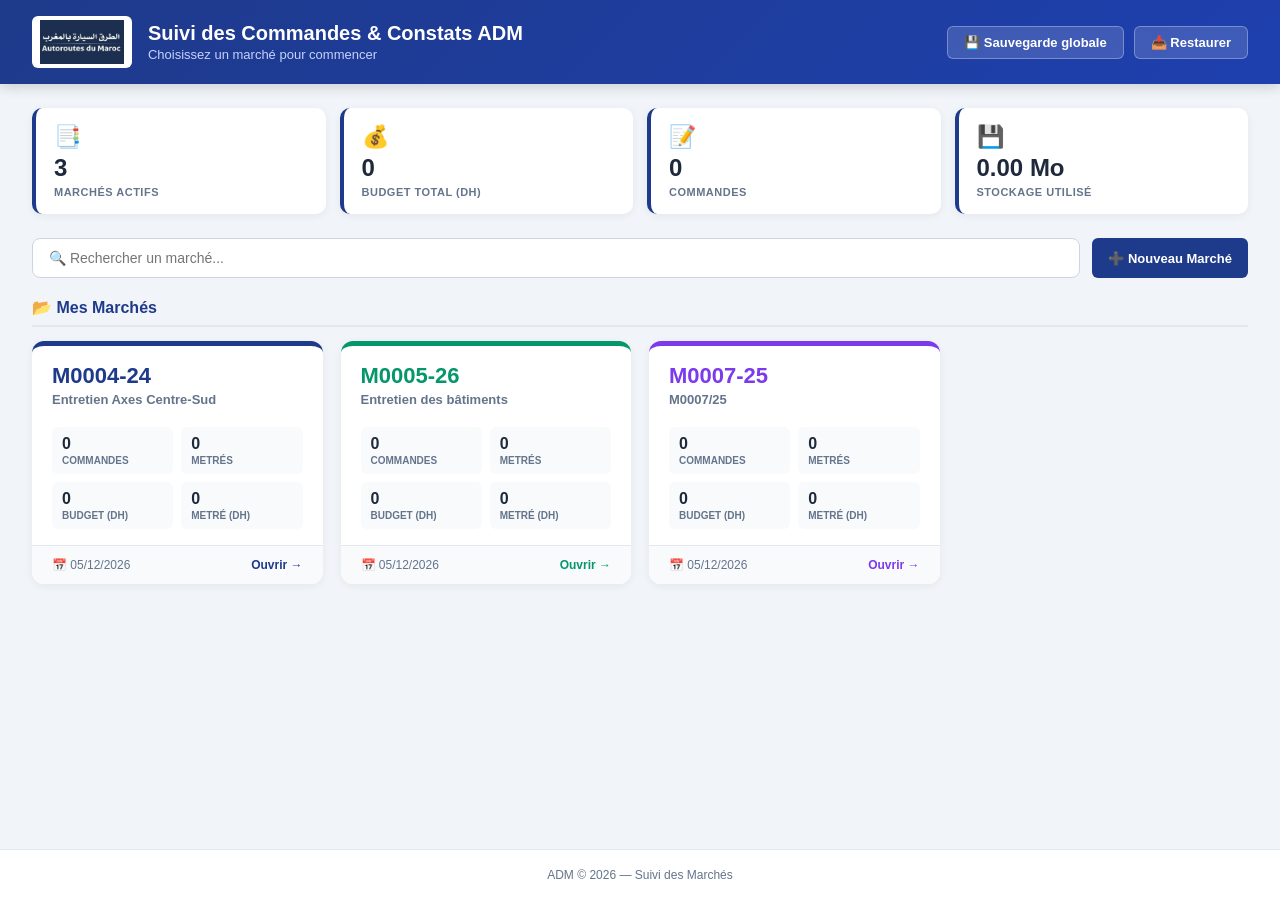
==== commit ae4cd13f: "Add files via upload" ====
--- a/index.html
+++ b/index.html
@@ -1,767 +1,159 @@
 <!DOCTYPE html>
-<html lang="fr" dir="ltr">
+<html lang="fr">
 <head>
   <meta charset="UTF-8">
   <meta name="viewport" content="width=device-width, initial-scale=1.0">
-  <title>Suivi Commandes - Marché M0004/24</title>
-  <link rel="stylesheet" href="style.css">
-  <script src="https://cdn.sheetjs.com/xlsx-0.20.0/package/dist/xlsx.full.min.js"></script>
+  <title>ADM — Choix du Marché</title>
+  <link rel="stylesheet" href="Marches.css">
 </head>
 <body>
 
- <!-- ═══ HEADER FIXE ═══ -->
-  <header class="app-header">
-    <div class="header-brand">
-      <img src="image/adm.jpg" alt="ADM" class="header-logo">
-      <h1>Suivi des Commandes & Constats ADM</h1>
+  <!-- ═══ HEADER ═══ -->
+  <header class="home-header">
+    <div class="home-brand">
+      <img src="image/adm.jpg" alt="ADM" class="home-logo"
+           onerror="this.style.display='none'">
+      <div>
+        <h1>Suivi des Commandes & Constats ADM</h1>
+        <p>Choisissez un marché pour commencer</p>
+      </div>
     </div>
-    <div class="header-actions-wrap">
-      <button class="btn-settings" id="btn-settings-menu" onclick="toggleSettingsMenu(event)" title="Paramètres">⚙️</button>
-      <div class="settings-dropdown" id="settings-dropdown">
-        <button id="btn-sauvegarder">💾 Sauvegarder</button>
-        <button id="btn-export-json">💾 Export JSON</button>
-        <button id="btn-import-json">📥 Import JSON</button>
-        <input type="file" id="file-json" accept=".json" hidden>
-      </div>
+    <div class="home-header-actions">
+      <button class="btn btn-secondary" onclick="exporterToutJSON()"
+              title="Sauvegarde complète de tous les marchés">
+        💾 Sauvegarde globale
+      </button>
+      <button class="btn btn-secondary" onclick="document.getElementById('file-global-json').click()"
+              title="Restaurer depuis un fichier">
+        📥 Restaurer
+      </button>
+      <input type="file" id="file-global-json" accept=".json" hidden>
     </div>
   </header>
 
-  <!-- ═══ LAYOUT : SIDEBAR + CONTENU ═══ -->
-  <div class="app-layout">
+  <!-- ═══ CONTENU ═══ -->
+  <main class="home-main">
 
-    <!-- SIDEBAR -->
-    <aside class="sidebar">
-      <div class="sidebar-header">
-        <span>📁 Liste des Marchés</span>
-        <button class="btn-toggle-sidebar" id="btn-toggle-sidebar" onclick="toggleSidebar()" title="Réduire / Agrandir">◀</button>
+    <!-- Statistiques globales -->
+    <section class="home-stats">
+      <div class="stat-card">
+        <div class="stat-icon">📑</div>
+        <div class="stat-value" id="stat-nb-marches">0</div>
+        <div class="stat-label">Marchés actifs</div>
       </div>
-      <ul class="marches-list" id="marches-list">
-        <li class="marche-item active" data-marche="M0004/24" onclick="selectMarche('M0004/24')">
-          <span class="marche-icon">📑</span>
-          <div class="marche-info">
-            <strong>M0004/24</strong>
-            <small>Entretien multitechnique des Axes Autoroutiers</small>
+      <div class="stat-card">
+        <div class="stat-icon">💰</div>
+        <div class="stat-value" id="stat-budget-total">0</div>
+        <div class="stat-label">Budget total (DH)</div>
+      </div>
+      <div class="stat-card">
+        <div class="stat-icon">📝</div>
+        <div class="stat-value" id="stat-nb-commandes">0</div>
+        <div class="stat-label">Commandes</div>
+      </div>
+      <div class="stat-card">
+        <div class="stat-icon">💾</div>
+        <div class="stat-value" id="stat-storage">0</div>
+        <div class="stat-label">Stockage utilisé</div>
+      </div>
+    </section>
+
+    <!-- Barre d'outils -->
+    <div class="home-toolbar">
+      <input type="text" id="search-marche" placeholder="🔍 Rechercher un marché..."
+             oninput="filterMarches(this.value)">
+      <button class="btn btn-primary" onclick="ajouterNouveauMarche()">
+        ➕ Nouveau Marché
+      </button>
+    </div>
+
+    <!-- Liste des marchés -->
+    <section>
+      <h2 class="home-section-title">📂 Mes Marchés</h2>
+      <div class="marches-grid" id="marches-grid"></div>
+      <p id="marches-empty" style="display:none;text-align:center;padding:60px;color:#94a3b8;font-size:15px;">
+        Aucun marché trouvé.<br>
+        <span style="font-size:13px;">Cliquez sur "➕ Nouveau Marché" pour commencer.</span>
+      </p>
+    </section>
+
+  </main>
+
+  <!-- ═══ PIED ═══ -->
+  <footer class="home-footer">
+    <p>ADM © <span id="year"></span> — Suivi des Marchés</p>
+  </footer>
+
+  <!-- ═══ MODAL NOUVEAU MARCHÉ ═══ -->
+  <div class="modal-home" id="modal-nouveau-marche">
+    <div class="modal-home-content">
+      <div class="modal-home-header">
+        <h2>➕ Nouveau Marché</h2>
+        <button onclick="fermerModalNouveau()" class="btn-close-modal">✖</button>
+      </div>
+
+      <div class="modal-home-body">
+        <div class="form-row">
+          <label>N° du marché *</label>
+          <input type="text" id="new-marche-num" placeholder="ex: M0008/26" autocomplete="off">
+          <small style="color:#64748b;font-size:11px;">Format recommandé : MXXXX/YY</small>
+        </div>
+
+        <div class="form-row">
+          <label>Nom / Description *</label>
+          <input type="text" id="new-marche-nom" placeholder="ex: Entretien Axe Nord" autocomplete="off">
+        </div>
+
+        <div class="form-row">
+          <label>Couleur de la carte</label>
+          <div class="color-picker">
+            <input type="radio" name="new-marche-color" value="#1e3a8a" id="col-1" checked>
+            <label for="col-1" style="background:#1e3a8a;"></label>
+
+            <input type="radio" name="new-marche-color" value="#059669" id="col-2">
+            <label for="col-2" style="background:#059669;"></label>
+
+            <input type="radio" name="new-marche-color" value="#dc2626" id="col-3">
+            <label for="col-3" style="background:#dc2626;"></label>
+
+            <input type="radio" name="new-marche-color" value="#7c3aed" id="col-4">
+            <label for="col-4" style="background:#7c3aed;"></label>
+
+            <input type="radio" name="new-marche-color" value="#ea580c" id="col-5">
+            <label for="col-5" style="background:#ea580c;"></label>
+
+            <input type="radio" name="new-marche-color" value="#0891b2" id="col-6">
+            <label for="col-6" style="background:#0891b2;"></label>
           </div>
-        </li>
-      </ul>
-      <button class="btn btn-sm btn-add-marche" onclick="nouveauMarche()">➕ Nouveau Marché</button>
-    </aside>
+        </div>
 
-    <!-- CONTENU PRINCIPAL -->
-    <main class="content">
+        <div class="form-row">
+          <label>Création</label>
+          <div class="radio-group">
+            <label class="radio-option">
+              <input type="radio" name="new-marche-type" value="vide" checked>
+              <span>🆕 Vide (paramètres par défaut)</span>
+            </label>
+            <label class="radio-option">
+              <input type="radio" name="new-marche-type" value="copie">
+              <span>📋 Copier depuis un marché existant</span>
+            </label>
+          </div>
+        </div>
 
-  <nav class="tabs">
-    <button class="tab active" data-tab="dashboard">🏠 Tableau de bord</button>
-    <button class="tab" data-tab="parametres">⚙️ Paramètres</button>
-    <button class="tab" data-tab="catalogue">📚 Catalogue (DE)</button>
-    <button class="tab" data-tab="commandes">📝 Commandes</button>
-    <button class="tab" data-tab="metre">📑 Metré</button>
-    <button class="tab" data-tab="constat">📑 Constat</button>
-    <button class="tab" data-tab="suivi">💰 Suivi des Prix</button>
-    <button class="tab" data-tab="sinistres">🚨 Suivi des Sinistres</button>
-    <button class="tab" data-tab="equipements">🏗️ Equipements</button>
-    <button class="tab" data-tab="historique">🕒 Historique</button>
-    <button class="tab" data-tab="export">📤 Export</button>
-  </nav>
-
-  <div class="container">
-
-    <!-- DASHBOARD -->
-    <section class="tab-content active" id="tab-dashboard">
-      <!-- Toolbar : Sélecteur de période -->
-      <div class="panel" style="margin-bottom:16px;">
-        <div style="display:flex;gap:12px;align-items:center;flex-wrap:wrap;">
-          <label style="font-weight:700;color:#1e3a8a;">📅 Du :</label>
-          <span id="dash-picker-debut"></span>
-          <label style="font-weight:700;color:#1e3a8a;">Au :</label>
-          <span id="dash-picker-fin"></span>
-          <span id="dash-periode-label" style="font-weight:700;color:#16a34a;padding:6px 14px;background:#dcfce7;border-radius:12px;"></span>
-          <button class="btn btn-primary btn-sm" onclick="changerPeriodeDashboard()" style="margin-left:auto;">🔄 Appliquer</button>
+        <div class="form-row" id="row-copie-source" style="display:none;">
+          <label>Copier depuis :</label>
+          <select id="new-marche-source"></select>
         </div>
       </div>
 
-      <!-- CARTES FINANCES (5) -->
-      <div class="dash-grid">
-        <div class="dash-card" style="border-left-color:#16a34a;">
-          <div class="dash-icon">💰</div>
-          <div class="dash-label">Budget total du marché</div>
-          <div class="dash-value" id="dash-budget-marche">0</div>
-          <div class="dash-unit">DH (DE)</div>
-        </div>
-        <div class="dash-card" style="border-left-color:#2563eb;">
-          <div class="dash-icon">💸</div>
-          <div class="dash-label">Montant Metrés</div>
-          <div class="dash-value" id="dash-montant-metres">0</div>
-          <div class="dash-unit">DH</div>
-        </div>
-        <div class="dash-card" style="border-left-color:#dc2626;">
-          <div class="dash-icon">🧾</div>
-          <div class="dash-label">Montant Factures</div>
-          <div class="dash-value" id="dash-montant-factures">0</div>
-          <div class="dash-unit">DH TTC</div>
-        </div>
-        <div class="dash-card" style="border-left-color:#7c3aed;">
-          <div class="dash-icon">💵</div>
-          <div class="dash-label">TVA cumulée</div>
-          <div class="dash-value" id="dash-tva">0</div>
-          <div class="dash-unit">DH</div>
-        </div>
-        <div class="dash-card" style="border-left-color:#ea580c;">
-          <div class="dash-icon">📊</div>
-          <div class="dash-label">Taux consommation</div>
-          <div class="dash-value" id="dash-taux">0%</div>
-          <div class="dash-unit">Metré / Budget marché</div>
-        </div>
+      <div class="modal-home-footer">
+        <button class="btn btn-secondary" onclick="fermerModalNouveau()">✖ Annuler</button>
+        <button class="btn btn-primary" onclick="creerNouveauMarche()">✅ Créer le Marché</button>
       </div>
-
-      <!-- CARTES ACTIVITÉ (5) -->
-      <div class="dash-grid">
-        <div class="dash-card" style="border-left-color:#0891b2;">
-          <div class="dash-icon">📝</div>
-          <div class="dash-label">Commandes</div>
-          <div class="dash-value" id="dash-nb-commandes">0</div>
-          <div class="dash-unit">importées</div>
-        </div>
-        <div class="dash-card" style="border-left-color:#3b82f6;">
-          <div class="dash-icon">📑</div>
-          <div class="dash-label">Metrés</div>
-          <div class="dash-value" id="dash-nb-metres">0</div>
-          <div class="dash-unit">enregistrés</div>
-        </div>
-        <div class="dash-card" style="border-left-color:#f59e0b;">
-          <div class="dash-icon">📋</div>
-          <div class="dash-label">Constats</div>
-          <div class="dash-value" id="dash-nb-constats">0</div>
-          <div class="dash-unit">enregistrés</div>
-        </div>
-        <div class="dash-card" style="border-left-color:#b91c1c;">
-          <div class="dash-icon">🚨</div>
-          <div class="dash-label">Sinistres</div>
-          <div class="dash-value" id="dash-nb-sinistres">0</div>
-          <div class="dash-unit">détectés</div>
-        </div>
-        <div class="dash-card" style="border-left-color:#059669;">
-          <div class="dash-icon">🧾</div>
-          <div class="dash-label">Factures payées</div>
-          <div class="dash-value" id="dash-nb-factures">0</div>
-          <div class="dash-unit">enregistrées</div>
-        </div>
-      </div>
-
-      <!-- RÉPARTITION PAR TRONÇON -->
-      <div class="panel">
-        <h2>📊 Répartition par Tronçon (période sélectionnée)</h2>
-        <div id="dashboard-tr-cards" class="tr-cards-grid"></div>
-      </div>
-    </section>
-
-   <!-- PARAMÈTRES -->
-    <section class="tab-content" id="tab-parametres">
-      <div class="panel">
-        <div class="params-header">
-          <h2>⚙️ Paramètres du projet</h2>
-          <p class="hint">Ces informations sont utilisées dans l'en-tête et le pied de page des documents exportés.</p>
-        </div>
-
-        <!-- ═══ Layout 3 colonnes : Info | Bouton | Signatures ═══ -->
-        <div class="params-layout">
-
-          <!-- ═══ GAUCHE : Informations générales ═══ -->
-          <div class="params-section params-col-left">
-            <h3 class="params-section-title">🏢 Informations générales</h3>
-
-            <div class="params-grid-1col">
-              <div class="params-row">
-                <label>Maître d'ouvrage</label>
-                <input type="text" id="param-mo">
-              </div>
-
-              <div class="params-row">
-                <label>Maître d'œuvre</label>
-                <input type="text" id="param-moe">
-              </div>
-
-              <div class="params-row">
-                <label>Prestataire</label>
-                <input type="text" id="param-prestataire">
-              </div>
-
-              <div class="params-row">
-                <label>Marché N°</label>
-                <input type="text" id="param-marche">
-              </div>
-
-              <div class="params-row">
-                <label>Section</label>
-                <input type="text" id="param-section">
-              </div>
-
-              <div class="params-row">
-                <label>Objet</label>
-                <input type="text" id="param-objet">
-              </div>
-
-              <div class="params-row">
-                <label>Date de début</label>
-                <input type="date" id="param-date-debut">
-              </div>
-
-              <div class="params-row">
-                <label>Date de fin</label>
-                <input type="date" id="param-date-fin">
-              </div>
-            </div>
-          </div>
-
-          <!-- ═══ MILIEU : Bouton Enregistrer ═══ -->
-          <div class="params-col-middle">
-            <button class="btn btn-primary btn-save-vertical" id="btn-save-parametres">
-              <span class="save-icon">💾</span>
-              <span class="save-text">Enregistrer<br>les paramètres</span>
-            </button>
-          </div>
-
-          <!-- ═══ DROITE : Signatures ═══ -->
-          <!-- ═══ Section 2 : Signatures par TR ═══ -->
-<div class="params-section">
-  <h3 class="params-section-title">🖋️ Signatures par Tronçon</h3>
-  <p class="hint" style="margin-bottom:14px;">
-    Chaque <strong>technicien</strong> a son tronçon. En cas de congé, activez le remplaçant.
-    Les <strong>ingénieurs</strong> couvrent : <b>Ing. 1</b> → TR1+TR2, <b>Ing. 2</b> → TR3+TR4.
-  </p>
-
-  <!-- Tableau techniciens -->
-  <div class="sig-table-wrap">
-    <table class="sig-table">
-      <thead>
-        <tr>
-          <th style="width:200px;">Rôle</th>
-          <th>TR1</th>
-          <th>TR2</th>
-          <th>TR3</th>
-          <th>TR4</th>
-        </tr>
-      </thead>
-      <tbody>
-        <!-- Fonctions techniciens -->
-        <tr>
-          <td class="sig-row-label">👷 Fonction (Dressé par)</td>
-          <td><input type="text" id="sig-tech-fct-TR1" placeholder="Adjoint Viabilité"></td>
-          <td><input type="text" id="sig-tech-fct-TR2" placeholder="Adjoint Viabilité"></td>
-          <td><input type="text" id="sig-tech-fct-TR3" placeholder="Adjoint Viabilité"></td>
-          <td><input type="text" id="sig-tech-fct-TR4" placeholder="Adjoint Viabilité"></td>
-        </tr>
-        <!-- Noms titulaires -->
-        <tr>
-          <td class="sig-row-label">👤 Nom du titulaire</td>
-          <td><input type="text" id="sig-tech-nom-TR1" placeholder="A. Nouari"></td>
-          <td><input type="text" id="sig-tech-nom-TR2" placeholder="M. Alami"></td>
-          <td><input type="text" id="sig-tech-nom-TR3" placeholder="Y. Idrissi"></td>
-          <td><input type="text" id="sig-tech-nom-TR4" placeholder="H. Bennani"></td>
-            </tr>
-            <!-- Noms remplaçants -->
-            <tr>
-            <td class="sig-row-label">🔄 Nom du remplaçant</td>
-            <td><input type="text" id="sig-tech-remp-TR1" placeholder="B. Tazi"></td>
-            <td><input type="text" id="sig-tech-remp-TR2" placeholder="K. Fassi"></td>
-            <td><input type="text" id="sig-tech-remp-TR3" placeholder="R. Saidi"></td>
-            <td><input type="text" id="sig-tech-remp-TR4" placeholder="N. Cherkaoui"></td>
-            </tr>
-            <!-- Toggle congé -->
-            <tr>
-            <td class="sig-row-label">🔘 Titulaire en congé ?</td>
-            <td style="text-align:center;">
-                <label class="switch">
-                <input type="checkbox" id="sig-tech-conge-TR1">
-                <span class="slider"></span>
-                </label>
-            </td>
-            <td style="text-align:center;">
-                <label class="switch">
-                <input type="checkbox" id="sig-tech-conge-TR2">
-                <span class="slider"></span>
-                </label>
-            </td>
-            <td style="text-align:center;">
-                <label class="switch">
-                <input type="checkbox" id="sig-tech-conge-TR3">
-                <span class="slider"></span>
-                </label>
-            </td>
-            <td style="text-align:center;">
-                <label class="switch">
-                <input type="checkbox" id="sig-tech-conge-TR4">
-                <span class="slider"></span>
-                </label>
-            </td>
-            </tr>
-        </tbody>
-        </table>
-    </div>
-
-    <!-- Ingénieurs -->
-    <div class="sig-eng-grid">
-        <div class="sig-eng-card" style="border-left-color:#2563eb;">
-        <h4>🎓 Ingénieur 1 (TR1 + TR2)</h4>
-        <div class="params-row">
-            <label>Fonction (Validé par)</label>
-            <input type="text" id="sig-ing1-fct" placeholder="Chef de division sécurité et entretien">
-        </div>
-        <div class="params-row">
-            <label>Nom</label>
-            <input type="text" id="sig-ing1-nom" placeholder="S. Mansouri">
-        </div>
-        </div>
-
-        <div class="sig-eng-card" style="border-left-color:#7c3aed;">
-        <h4>🎓 Ingénieur 2 (TR3 + TR4)</h4>
-        <div class="params-row">
-            <label>Fonction (Validé par)</label>
-            <input type="text" id="sig-ing2-fct" placeholder="Chef de division sécurité et entretien">
-        </div>
-        <div class="params-row">
-            <label>Nom</label>
-            <input type="text" id="sig-ing2-nom" placeholder="A. Kadiri">
-        </div>
-        </div>
-    </div>
-
-    <!-- Entreprise -->
-    <div class="sig-eng-card" style="border-left-color:#16a34a;margin-top:14px;">
-        <h4>🏢 Entreprise (Accepté par)</h4>
-        <div class="params-grid-2col">
-        <div class="params-row">
-            <label>Texte (Accepté par)</label>
-            <input type="text" id="sig-ent-txt" placeholder="Le représentant de l'entreprise">
-        </div>
-        <div class="params-row">
-            <label>Nom</label>
-            <input type="text" id="sig-ent-nom" placeholder="M. Bennani">
-        </div>
-        <div class="params-row">
-            <label>Date d'acceptation</label>
-            <input type="date" id="sig-ent-date">
-        </div>
-        </div>
-    </div>
-    </div>
-
-        </div>
-
-        <!-- ═══ Section Logo (pleine largeur en bas) ═══ -->
-        <div class="params-section params-logo-section">
-          <h3 class="params-section-title">🖼️ Logo du projet</h3>
-
-          <div class="params-logo-row">
-            <div class="params-logo-upload">
-              <label for="param-logo" class="btn btn-secondary" style="cursor:pointer;">
-                📁 Choisir un fichier
-              </label>
-              <input type="file" id="param-logo" accept="image/*" hidden>
-              <button type="button" class="btn btn-danger btn-sm" id="btn-supprimer-logo" style="display:none;">
-                🗑️ Supprimer
-              </button>
-            </div>
-            <div id="param-logo-preview" class="params-logo-preview"></div>
-          </div>
-        </div>
-
-      </div>
-    </section>
-
-    <!-- CATALOGUE -->
-    <section class="tab-content" id="tab-catalogue">
-      <div class="panel">
-        <h2>📚 Catalogue de référence — DE.xlsx</h2>
-        <div class="import-zone">
-          <p>Importer le fichier <strong>DE.xlsx</strong>.</p>
-          <input type="file" id="file-de" accept=".xlsx,.xls" hidden>
-          <button class="btn btn-primary" onclick="document.getElementById('file-de').click()">
-            📥 Importer DE.xlsx
-          </button>
-          <span id="de-status" class="status"></span>
-        </div>
-        <div class="filter-bar">
-          <input type="text" id="filtre-catalogue" placeholder="🔍 Rechercher N° ou libellé...">
-        </div>
-        <div class="table-scroll-fill">
-          <table class="table">
-            <thead>
-              <tr>
-                <th style="width:60px;">N°</th>
-                <th>Libellé des prix</th>
-                <th style="width:70px;">Unité</th>
-                <th style="width:110px;">Qts INITIALES</th>
-                <th style="width:120px;">P.U (DH)</th>
-                <th style="width:140px;">P.T (DH)</th>
-              </tr>
-            </thead>
-            <tbody id="tbody-catalogue"></tbody>
-            <tfoot id="tfoot-catalogue"></tfoot>
-          </table>
-        </div>
-      </div>
-    </section>
-
-    <!-- COMMANDES -->
-    <section class="tab-content" id="tab-commandes">
-      <div class="panel">
-        <h2>📥 Importer une commande depuis Excel</h2>
-        <div class="import-zone">
-          <p>Importer un fichier <strong>COMMANDE type.xlsx</strong>. Le nom doit être unique.</p>
-          <input type="file" id="file-commande" accept=".xlsx,.xls" hidden>
-          <label style="font-size:13px;">
-            Nom :
-            <input type="text" id="import-nom" placeholder="Ex: commande25" style="padding:5px;width:130px;">
-          </label>
-          <label style="font-size:13px;">
-            Date :
-            <input type="date" id="import-date" style="padding:5px;">
-          </label>
-          <button class="btn btn-primary" onclick="document.getElementById('file-commande').click()">
-            📥 Importer
-          </button>
-          <span id="commande-status" class="status"></span>
-        </div>
-      </div>
-
-      <div class="panel">
-        <h2>📋 Gestion des commandes enregistrées</h2>
-        <div id="liste-commandes-accordion"></div>
-      </div>
-
-      <div class="panel">
-        <h2>📑 Toutes les lignes (toutes commandes confondues)</h2>
-        <div class="filter-bar">
-          <select id="filtre-troncon">
-            <option value="">Tous les tronçons</option>
-            <option value="TR1">TR1</option><option value="TR2">TR2</option>
-            <option value="TR3">TR3</option><option value="TR4">TR4</option>
-          </select>
-          <input type="text" id="filtre-recherche"
-                 placeholder="🔍 Rechercher : PK, désignation, observations, dates, N° commande...">
-          <button class="btn btn-primary" id="btn-generer-finale">👁️ Aperçu & Export</button>
-        </div>
-        <div style="max-height:600px;overflow-y:auto;">
-          <table class="table" style="font-size:12px;">
-            <thead>
-              <tr>
-                <th style="width:110px;">N° Commande</th>
-                <th style="width:70px;">Tronçon</th>
-                <th style="width:90px;">PK</th>
-                <th style="width:60px;">Sens</th>
-                <th style="width:70px;">Côté</th>
-                <th>Désignation</th>
-                <th style="width:180px;">Observations</th>
-                <th style="width:60px;">Qté</th>
-                <th style="width:110px;">Type</th>
-                <th style="width:90px;">Changer</th>
-              </tr>
-            </thead>
-            <tbody id="tbody-liste-commandes"></tbody>
-            <tfoot id="tfoot-liste-commandes"></tfoot>
-          </table>
-        </div>
-      </div>
-    </section>
-
-    <!-- METRÉ -->
-    <section class="tab-content" id="tab-metre">
-      <div class="sub-tabs" id="subtabs-metre">
-        <button class="sub-tab active" data-subtab="metre-TR1" onclick="switchMetre('TR1')">📑 Metré TR1</button>
-        <button class="sub-tab" data-subtab="metre-TR2" onclick="switchMetre('TR2')">📑 Metré TR2</button>
-        <button class="sub-tab" data-subtab="metre-TR3" onclick="switchMetre('TR3')">📑 Metré TR3</button>
-        <button class="sub-tab" data-subtab="metre-TR4" onclick="switchMetre('TR4')">📑 Metré TR4</button>
-        <input type="file" id="file-metre-import" accept=".xlsx,.xls" hidden>
-        <button class="btn btn-primary btn-sm" onclick="document.getElementById('file-metre-import').click()" style="margin-left:auto;">
-            📥 Importer Excel
-        </button>
-    </div>
-      
-       
-      <div id="metre-content"></div>
-
-      <!-- ⬇️ Gestion des Metrés enregistrés -->
-      <div class="panel" style="margin-top:20px;">
-        <h2>📋 Gestion des Metrés enregistrés</h2>
-        <div class="filter-bar">
-          <select id="filtre-metre-troncon" onchange="rendreMetresEnregistres()">
-            <option value="">Tous les tronçons</option>
-            <option value="TR1">TR1</option><option value="TR2">TR2</option>
-            <option value="TR3">TR3</option><option value="TR4">TR4</option>
-          </select>
-          <input type="text" id="filtre-metre-recherche"
-                 placeholder="🔍 Rechercher (N°, date, tronçon...)"
-                 oninput="rendreMetresEnregistres()">
-        </div>
-        <div id="liste-metres-accordion"></div>
-      </div>
-    </section>
-
-    <!-- CONSTAT -->
-    <section class="tab-content" id="tab-constat">
-      <div class="sub-tabs" id="subtabs-constat">
-        <button class="sub-tab active" data-subtab="constat-TR1" onclick="switchConstat('TR1')">📑 Constat TR1</button>
-        <button class="sub-tab" data-subtab="constat-TR2" onclick="switchConstat('TR2')">📑 Constat TR2</button>
-        <button class="sub-tab" data-subtab="constat-TR3" onclick="switchConstat('TR3')">📑 Constat TR3</button>
-        <button class="sub-tab" data-subtab="constat-TR4" onclick="switchConstat('TR4')">📑 Constat TR4</button>
-        <button class="sub-tab" data-subtab="constat-CONS" onclick="switchConstat('CONS')">📑 Constat consolidé</button>
-        <input type="file" id="file-constat-import" accept=".xlsx,.xls" hidden>
-        <button class="btn btn-primary btn-sm" id="btn-import-constat" onclick="document.getElementById('file-constat-import').click()" style="margin-left:auto;">
-        📥 Importer Excel
-        </button>
-    </div>
-      
-     <div id="constat-content"></div>
-
-      <!-- ⬇️ Gestion des Constats enregistrés -->
-      <div class="panel" style="margin-top:20px;">
-        <h2>📋 Gestion des Constats enregistrés</h2>
-        <div class="filter-bar">
-          <select id="filtre-constat-troncon" onchange="rendreConstatsEnregistres()">
-            <option value="">Tous les tronçons</option>
-            <option value="TR1">TR1</option><option value="TR2">TR2</option>
-            <option value="TR3">TR3</option><option value="TR4">TR4</option>
-          </select>
-          <input type="text" id="filtre-constat-recherche"
-                 placeholder="🔍 Rechercher (N°, date, tronçon...)"
-                 oninput="rendreConstatsEnregistres()">
-        </div>
-        <div id="liste-constats-accordion"></div>
-      </div>
-    </section>
-    <!-- SUIVI DES PRIX -->
-    <section class="tab-content" id="tab-suivi">
-    <div id="suivi-content"></div>
-
-    <!-- ⬇️ Gestion des Suivis enregistrés -->
-    <div class="panel" style="margin-top:20px;">
-        <h2>📋 Gestion des Suivis des Prix enregistrés</h2>
-        <div class="filter-bar">
-      <button class="btn btn-primary btn-sm" onclick="ajouterSuiviManuel()">➕ Nouveau Suivi</button>
-      <select id="filtre-suivi-mois" onchange="rendreSuivisEnregistres()">
-            <option value="">Tous les mois</option>
-        </select>
-        <input type="text" id="filtre-suivi-recherche"
-                placeholder="🔍 Rechercher (N°, mois...)"
-                oninput="rendreSuivisEnregistres()">
-        </div>
-        <div id="liste-suivis-accordion"></div>
-    </div>
-    </section>
-    <!-- SUIVI DES SINISTRES -->
-    <section class="tab-content" id="tab-sinistres">
-        <!-- Sous-tabs -->
-        <div class="sub-tabs" id="subtabs-sinistres">
-            <button class="sub-tab active" data-subtab="sin-sinistres" onclick="switchSinistre('sin-sinistres')">🚨 Sinistres</button>
-            <button class="sub-tab" data-subtab="sin-photos" onclick="switchSinistre('sin-photos')">📷 Photos</button>
-            <button class="sub-tab" data-subtab="sin-gard" onclick="switchSinistre('sin-gard')">📄 Page de garde</button>
-            <button class="sub-tab" data-subtab="sin-etat" onclick="switchSinistre('sin-etat')">📋 État des sinistres</button>
-            <button class="sub-tab" data-subtab="sin-factures" onclick="switchSinistre('sin-factures')">🧾 Factures</button>
-        </div>
-
-        <!-- ═══ 1. SINISTRES (extraits des commandes) ═══ -->
-        <div id="sin-content-sinistres">
-            <div class="panel">
-            <h2>🚨 Liste des sinistres (extraite des commandes)</h2>
-            <div class="filter-bar">
-                <select id="sin-filtre-troncon" onchange="rendreSinistresListe()">
-                <option value="">Tous les tronçons</option>
-                <option value="TR1">TR1</option><option value="TR2">TR2</option>
-                <option value="TR3">TR3</option><option value="TR4">TR4</option>
-                </select>
-                <input type="text" id="sin-filtre-recherche"
-                    placeholder="🔍 Rechercher (PK, sens, observations, date...)"
-                    oninput="rendreSinistresListe()">
-                <button class="btn btn-secondary btn-sm" onclick="exportSinistresExcel()">📥 Excel</button>
-                <span id="sin-count" style="margin-left:auto;font-weight:600;color:#1e3a8a;"></span>
-            </div>
-            <div style="max-height:600px;overflow:auto;">
-                <table class="table" style="font-size:12px;">
-                <thead>
-                    <tr>
-                        <th style="width:70px;">Tronçon</th>
-                        <th style="width:90px;">PK</th>
-                        <th style="width:60px;">Sens</th>
-                        <th style="width:70px;">Côté</th>
-                        <th>Dégats infrastructure</th>
-                        <th style="width:100px;">Date du sinistre</th>
-                        <th style="width:80px;">Commande</th>
-                    </tr>
-                </thead>
-                <tbody id="tbody-sinistres"></tbody>
-                </table>
-            </div>
-            </div>
-        </div>
-
-        <!-- ═══ 2. PHOTOS ═══ -->
-        <div id="sin-content-photos" style="display:none;">
-            <div class="panel">
-            <h2>📷 Photos des sinistres</h2>
-            <div class="filter-bar">
-                <input type="file" id="photos-folder-input" webkitdirectory directory multiple accept="image/*" hidden>
-                <button class="btn btn-primary" onclick="document.getElementById('photos-folder-input').click()">
-                📁 Charger le dossier "photo"
-                </button>
-                <button class="btn btn-secondary" onclick="viderPhotos()">🗑️ Vider les photos</button>
-                <span id="photos-count" style="font-weight:600;color:#1e3a8a;"></span>
-            </div>
-            <p class="hint">
-                ℹ️ Nommez vos fichiers : <strong>PK Sens Numéro.jpg</strong> (ex: <code>240800 AM1.jpg</code>, <code>240800 AM2.jpg</code>)
-            </p>
-            <div class="filter-bar" style="background:#f0f9ff;padding:12px;border-radius:8px;">
-                <label style="font-weight:700;color:#1e3a8a;">📅 Date du sinistre :</label>
-                <select id="photos-select-date" onchange="majSelectPkPhotos()"
-                        style="min-width:200px;padding:6px 10px;border-radius:6px;border:1px solid #cbd5e1;font-weight:600;">
-                <option value="">— Sélectionner une date —</option>
-                </select>
-                <label style="font-weight:700;color:#1e3a8a;">📍 PK :</label>
-                <select id="photos-select-pk" onchange="rendrePhotos()"
-                        style="min-width:220px;padding:6px 10px;border-radius:6px;border:1px solid #cbd5e1;font-weight:600;">
-                <option value="">— Sélectionner un PK —</option>
-                </select>
-            </div>
-            <div id="photos-grid"></div>
-            </div>
-        </div>
-
-        <!-- ═══ 3. PAGE DE GARDE ═══ -->
-        <div id="sin-content-gard" style="display:none;">
-            <div class="panel">
-            <h2>📄 Page de garde du sinistre</h2>
-            <div class="filter-bar">
-                <label style="font-weight:600;">🔍 Choisir un sinistre :</label>
-                <select id="gard-select-pk" onchange="rendrePageDeGarde()" style="min-width:400px;padding:6px;">
-                <option value="">— Sélectionner PK / Sens —</option>
-                </select>
-                <button class="btn btn-primary btn-sm" onclick="apercuPageDeGarde()">🖨️ Aperçu & Imprimer / PDF</button>
-            </div>
-            <div id="gard-content" class="page-garde"></div>
-            </div>
-        </div>
-
-        <!-- ═══ 4. ÉTAT DES SINISTRES ═══ -->
-        <div id="sin-content-etat" style="display:none;">
-            <div id="etat-sinistres-content"></div>
-            <div class="panel" style="margin-top:20px;">
-            <h2>📋 Gestion des États enregistrés</h2>
-            <div class="filter-bar">
-                <select id="filtre-etat-mois" onchange="rendreEtatsSinistresEnregistres()">
-                <option value="">Tous les mois</option>
-                </select>
-            </div>
-            <div id="liste-etats-accordion"></div>
-            </div>
-        </div>
-        <!-- ═══ 5. FACTURES ═══ -->
-        <div id="sin-content-factures" style="display:none;">
-            <div id="factures-content"></div>
-                <div class="panel" style="margin-top:20px;">
-                    <h2>📋 Gestion des Factures enregistrées</h2>
-                        <div class="filter-bar">
-                        <input type="text" id="filtre-facture-recherche"
-                                placeholder="🔍 Rechercher (N° facture, PK...)"
-                                oninput="rendreFacturesEnregistrees()">
-                        </div>
-                <div id="liste-factures-accordion"></div>
-            </div>
-        </div>
-    </section>
-    <!-- ÉQUIPEMENTS -->
-    <section class="tab-content" id="tab-equipements">
-            <div id="equipements-content"></div>
-            <div class="panel" style="margin-top:20px;">
-                <h2>📋 Gestion des Équipements enregistrés</h2>
-                <div class="filter-bar">
-                <select id="filtre-equip-mois" onchange="rendreEquipementsEnregistres()">
-                    <option value="">Tous les mois</option>
-                </select>
-                <input type="text" id="filtre-equip-recherche"
-                        placeholder="🔍 Rechercher (N°, mois...)"
-                        oninput="rendreEquipementsEnregistres()">
-                </div>
-                <div id="liste-equipements-accordion"></div>
-            </div>
-    </section>
-        
-
-    <!-- HISTORIQUE -->
-    <section class="tab-content" id="tab-historique">
-      <div class="panel">
-        <h2>🕒 Historique des modifications</h2>
-        <div class="filter-bar">
-          <button class="btn btn-danger btn-sm" id="btn-vider-historique">🗑️ Vider l'historique</button>
-        </div>
-        <table class="table">
-          <thead><tr>
-            <th style="width:180px;">Date & heure</th>
-            <th style="width:200px;">Action</th>
-            <th>Détails</th>
-          </tr></thead>
-          <tbody id="tbody-historique"></tbody>
-        </table>
-      </div>
-    </section>
-
-    <!-- EXPORT -->
-    <!-- EXPORT -->
-    <section class="tab-content" id="tab-export">
-    <div class="panel">
-        <h2>📤 Centre d'Export & Impression</h2>
-        <p class="hint">
-        📌 Sélectionnez une <strong>période</strong> et un <strong>tronçon</strong>, puis cliquez sur
-        <strong>👁️ Aperçu & Export</strong> dans la carte souhaitée.
-        </p>
-
-        <!-- Filtres globaux -->
-        <div class="export-filters-bar">
-        <div class="export-filter-item">
-            <label>📅 Du :</label>
-            <span id="export-picker-debut"></span>
-        </div>
-        <div class="export-filter-item">
-            <label>Au :</label>
-            <span id="export-picker-fin"></span>
-        </div>
-        <div class="export-filter-item">
-            <label>🛣️ Tronçon :</label>
-            <select id="export-filter-troncon">
-            <option value="">Tous</option>
-            <option value="TR1">TR1</option>
-            <option value="TR2">TR2</option>
-            <option value="TR3">TR3</option>
-            <option value="TR4">TR4</option>
-            </select>
-        </div>
-        <button class="btn btn-primary btn-sm" onclick="appliquerFiltresExport()">
-            🔄 Appliquer
-        </button>
-        </div>
-
-        <!-- Cartes d'export -->
-        <div class="export-grid-center" id="export-grid-center"></div>
-    </div>
-    </section>
-
-  </div>  <!-- /container -->
-
-    </main>  <!-- /content -->
- </div>  <!-- /app-layout -->
-
-  <div class="modal" id="modal-apercu">
-    <div class="modal-content">
-      <div class="modal-header">
-        <h2 id="apercu-titre">Aperçu</h2>
-        <div id="modal-actions">
-          <button class="btn btn-primary" id="btn-imprimer">🖨️ Imprimer / PDF</button>
-          <button class="btn btn-ghost" id="btn-fermer-apercu">✖ Fermer</button>
-        </div>
-      </div>
-      <div class="modal-body" id="apercu-body"></div>
     </div>
   </div>
 
-  <script src="app.js"></script>
+  <script src="Marches.js"></script>
 </body>
 </html>
--- a/Marches.css
+++ b/Marches.css
@@ -0,0 +1,480 @@
+/* ═══════════════════════════════════════════════════════════
+   🏠 PAGE D'ACCUEIL — Choix des Marchés
+   ═══════════════════════════════════════════════════════════ */
+
+* { box-sizing: border-box; margin: 0; padding: 0; }
+
+body {
+  font-family: 'Tahoma', 'Segoe UI', Arial, sans-serif;
+  background: #f1f5f9;
+  color: #1e293b;
+  min-height: 100vh;
+  display: flex;
+  flex-direction: column;
+  font-size: 14px;
+}
+
+/* ═══ HEADER ═══ */
+.home-header {
+  background: linear-gradient(135deg, #1e3a8a 0%, #1e40af 100%);
+  color: #fff;
+  padding: 16px 32px;
+  display: flex;
+  align-items: center;
+  justify-content: space-between;
+  gap: 20px;
+  box-shadow: 0 4px 12px rgba(0,0,0,0.15);
+  flex-wrap: wrap;
+}
+
+.home-brand {
+  display: flex;
+  align-items: center;
+  gap: 16px;
+}
+
+.home-logo {
+  height: 52px;
+  background: #fff;
+  padding: 4px 8px;
+  border-radius: 6px;
+}
+
+.home-brand h1 {
+  font-size: 20px;
+  font-weight: 700;
+  margin-bottom: 2px;
+}
+
+.home-brand p {
+  font-size: 13px;
+  color: #c7d2fe;
+  font-weight: 500;
+}
+
+.home-header-actions {
+  display: flex;
+  gap: 10px;
+  flex-wrap: wrap;
+}
+
+/* ═══ MAIN ═══ */
+.home-main {
+  flex: 1;
+  padding: 24px 32px;
+  max-width: 1600px;
+  margin: 0 auto;
+  width: 100%;
+}
+
+/* ═══ STATS ═══ */
+.home-stats {
+  display: grid;
+  grid-template-columns: repeat(auto-fit, minmax(200px, 1fr));
+  gap: 14px;
+  margin-bottom: 24px;
+}
+
+.stat-card {
+  background: #fff;
+  border-radius: 10px;
+  padding: 16px 18px;
+  box-shadow: 0 2px 8px rgba(0,0,0,0.06);
+  border-left: 4px solid #1e3a8a;
+  display: flex;
+  flex-direction: column;
+  gap: 4px;
+}
+
+.stat-icon { font-size: 22px; }
+
+.stat-value {
+  font-size: 24px;
+  font-weight: 800;
+  color: #1e293b;
+  word-break: break-all;
+}
+
+.stat-label {
+  font-size: 11px;
+  color: #64748b;
+  font-weight: 700;
+  text-transform: uppercase;
+  letter-spacing: 0.5px;
+}
+
+/* ═══ TOOLBAR ═══ */
+.home-toolbar {
+  display: flex;
+  gap: 12px;
+  margin-bottom: 20px;
+  flex-wrap: wrap;
+}
+
+#search-marche {
+  flex: 1;
+  min-width: 250px;
+  padding: 11px 16px;
+  border: 1px solid #cbd5e1;
+  border-radius: 8px;
+  font-size: 14px;
+  font-family: inherit;
+  background: #fff;
+}
+
+#search-marche:focus {
+  outline: none;
+  border-color: #1e3a8a;
+  box-shadow: 0 0 0 3px rgba(30,58,138,0.12);
+}
+
+/* ═══ SECTION TITRE ═══ */
+.home-section-title {
+  font-size: 16px;
+  font-weight: 700;
+  color: #1e3a8a;
+  margin-bottom: 14px;
+  padding-bottom: 8px;
+  border-bottom: 2px solid #e2e8f0;
+}
+
+/* ═══ GRID MARCHÉS ═══ */
+.marches-grid {
+  display: grid;
+  grid-template-columns: repeat(auto-fill, minmax(280px, 1fr));
+  gap: 18px;
+}
+
+.marche-card {
+  background: #fff;
+  border-radius: 12px;
+  box-shadow: 0 2px 8px rgba(0,0,0,0.06);
+  overflow: hidden;
+  transition: transform 0.2s, box-shadow 0.2s;
+  cursor: pointer;
+  display: flex;
+  flex-direction: column;
+  min-height: 200px;
+  border-top: 5px solid #1e3a8a;
+  text-decoration: none;
+  color: inherit;
+}
+
+.marche-card:hover {
+  transform: translateY(-4px);
+  box-shadow: 0 12px 24px rgba(0,0,0,0.14);
+}
+
+.marche-card-header {
+  padding: 18px 20px;
+  display: flex;
+  justify-content: space-between;
+  align-items: flex-start;
+  gap: 10px;
+}
+
+.marche-card-num {
+  font-size: 22px;
+  font-weight: 800;
+  color: #1e3a8a;
+  margin-bottom: 4px;
+  line-height: 1.1;
+}
+
+.marche-card-nom {
+  font-size: 13px;
+  color: #64748b;
+  font-weight: 600;
+  line-height: 1.3;
+}
+
+.marche-card-actions {
+  display: flex;
+  gap: 4px;
+  opacity: 0;
+  transition: opacity 0.15s;
+}
+
+.marche-card:hover .marche-card-actions {
+  opacity: 1;
+}
+
+.marche-card-btn {
+  background: transparent;
+  border: 1px solid #e2e8f0;
+  width: 30px;
+  height: 30px;
+  border-radius: 6px;
+  cursor: pointer;
+  display: flex;
+  align-items: center;
+  justify-content: center;
+  font-size: 13px;
+  transition: all 0.15s;
+  color: #64748b;
+}
+
+.marche-card-btn:hover {
+  background: #f1f5f9;
+  border-color: #cbd5e1;
+  color: #1e293b;
+}
+
+.marche-card-btn.danger:hover {
+  background: #fee2e2;
+  border-color: #fca5a5;
+  color: #dc2626;
+}
+
+.marche-card-body {
+  padding: 0 20px 16px;
+  display: flex;
+  flex-direction: column;
+  gap: 6px;
+  flex: 1;
+}
+
+.marche-card-stats {
+  display: grid;
+  grid-template-columns: 1fr 1fr;
+  gap: 8px;
+  margin-top: auto;
+}
+
+.marche-stat {
+  background: #f8fafc;
+  padding: 8px 10px;
+  border-radius: 6px;
+  display: flex;
+  flex-direction: column;
+  gap: 2px;
+}
+
+.marche-stat-value {
+  font-size: 16px;
+  font-weight: 700;
+  color: #1e293b;
+}
+
+.marche-stat-label {
+  font-size: 10px;
+  color: #64748b;
+  text-transform: uppercase;
+  font-weight: 600;
+}
+
+.marche-card-footer {
+  padding: 12px 20px;
+  background: #f8fafc;
+  border-top: 1px solid #e2e8f0;
+  display: flex;
+  justify-content: space-between;
+  align-items: center;
+  font-size: 12px;
+  color: #64748b;
+}
+
+.marche-card-open {
+  font-weight: 700;
+  color: #1e3a8a;
+  display: flex;
+  align-items: center;
+  gap: 6px;
+}
+
+/* ═══ BOUTONS GLOBAUX ═══ */
+.btn {
+  padding: 8px 16px;
+  border: none;
+  border-radius: 6px;
+  cursor: pointer;
+  font-size: 13px;
+  font-weight: 600;
+  font-family: inherit;
+  transition: all 0.15s;
+}
+
+.btn:hover { transform: translateY(-1px); }
+
+.btn-primary {
+  background: #1e3a8a;
+  color: #fff;
+}
+.btn-primary:hover { background: #1e40af; }
+
+.btn-secondary {
+  background: rgba(255,255,255,0.15);
+  color: #fff;
+  border: 1px solid rgba(255,255,255,0.3);
+}
+.btn-secondary:hover { background: rgba(255,255,255,0.25); }
+
+/* ═══ FOOTER ═══ */
+.home-footer {
+  text-align: center;
+  padding: 18px;
+  color: #64748b;
+  font-size: 12px;
+  background: #fff;
+  border-top: 1px solid #e2e8f0;
+}
+
+/* ═══════════════════════════════════════════════════════════
+   🪟 MODAL NOUVEAU MARCHÉ
+   ═══════════════════════════════════════════════════════════ */
+.modal-home {
+  display: none;
+  position: fixed;
+  inset: 0;
+  background: rgba(0,0,0,0.6);
+  z-index: 9999;
+  padding: 20px;
+  overflow-y: auto;
+}
+
+.modal-home.open {
+  display: flex;
+  align-items: flex-start;
+  justify-content: center;
+}
+
+.modal-home-content {
+  background: #fff;
+  border-radius: 12px;
+  width: 100%;
+  max-width: 520px;
+  margin-top: 40px;
+  box-shadow: 0 20px 50px rgba(0,0,0,0.3);
+  overflow: hidden;
+}
+
+.modal-home-header {
+  padding: 16px 20px;
+  background: #1e3a8a;
+  color: #fff;
+  display: flex;
+  justify-content: space-between;
+  align-items: center;
+}
+
+.modal-home-header h2 {
+  font-size: 16px;
+}
+
+.btn-close-modal {
+  background: transparent;
+  border: none;
+  color: #fff;
+  font-size: 18px;
+  cursor: pointer;
+  padding: 4px 8px;
+  border-radius: 4px;
+}
+.btn-close-modal:hover { background: rgba(255,255,255,0.15); }
+
+.modal-home-body {
+  padding: 20px;
+  display: flex;
+  flex-direction: column;
+  gap: 16px;
+}
+
+.form-row {
+  display: flex;
+  flex-direction: column;
+  gap: 6px;
+}
+
+.form-row label {
+  font-size: 12px;
+  font-weight: 700;
+  color: #475569;
+}
+
+.form-row input[type="text"],
+.form-row select {
+  padding: 10px 12px;
+  border: 1px solid #cbd5e1;
+  border-radius: 8px;
+  font-family: inherit;
+  font-size: 14px;
+}
+
+.form-row input[type="text"]:focus,
+.form-row select:focus {
+  outline: none;
+  border-color: #1e3a8a;
+  box-shadow: 0 0 0 3px rgba(30,58,138,0.12);
+}
+
+/* Color picker */
+.color-picker {
+  display: flex;
+  gap: 10px;
+  flex-wrap: wrap;
+}
+
+.color-picker input { display: none; }
+
+.color-picker label {
+  width: 34px;
+  height: 34px;
+  border-radius: 50%;
+  cursor: pointer;
+  border: 3px solid transparent;
+  transition: all 0.15s;
+  box-shadow: 0 2px 4px rgba(0,0,0,0.15);
+}
+
+.color-picker input:checked + label {
+  border-color: #1e293b;
+  transform: scale(1.1);
+}
+
+/* Radio group */
+.radio-group {
+  display: flex;
+  flex-direction: column;
+  gap: 8px;
+}
+
+.radio-option {
+  display: flex;
+  align-items: center;
+  gap: 10px;
+  padding: 10px 14px;
+  background: #f8fafc;
+  border: 1px solid #e2e8f0;
+  border-radius: 8px;
+  cursor: pointer;
+  transition: all 0.15s;
+}
+
+.radio-option:hover { background: #eff6ff; border-color: #93c5fd; }
+
+.radio-option input[type="radio"] { margin: 0; }
+
+.radio-option span { font-size: 13px; font-weight: 600; }
+
+.modal-home-footer {
+  padding: 14px 20px;
+  background: #f8fafc;
+  border-top: 1px solid #e2e8f0;
+  display: flex;
+  justify-content: flex-end;
+  gap: 10px;
+}
+
+.modal-home-footer .btn-secondary {
+  background: #e2e8f0;
+  color: #1e293b;
+  border: none;
+}
+
+/* ═══ RESPONSIVE ═══ */
+@media (max-width: 700px) {
+  .home-header { padding: 14px 18px; }
+  .home-brand h1 { font-size: 16px; }
+  .home-main { padding: 16px; }
+  .marches-grid { grid-template-columns: 1fr; }
+}
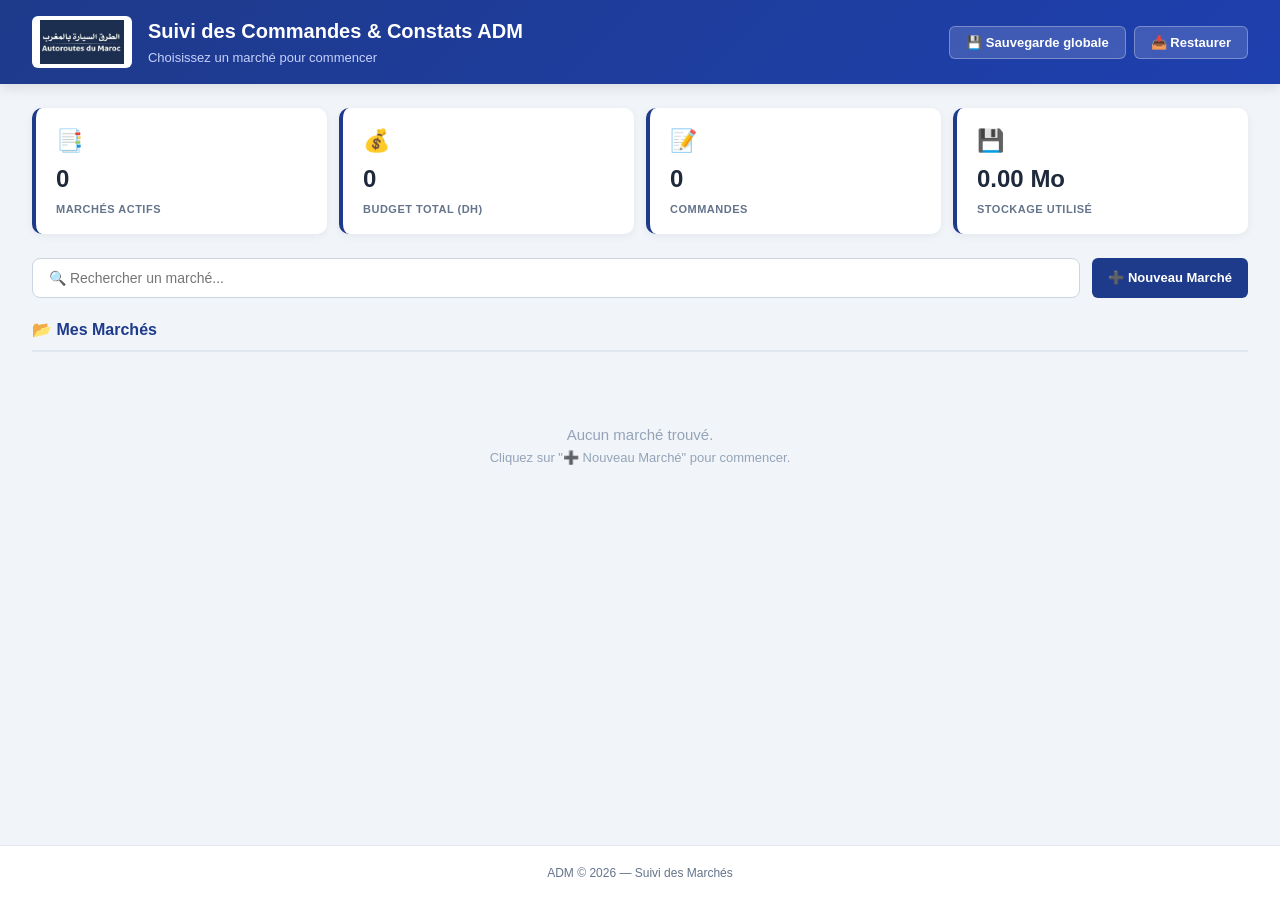
==== commit 4ff4b36f: "Add files via upload" ====
--- a/index.html
+++ b/index.html
@@ -85,75 +85,193 @@
   </footer>
 
   <!-- ═══ MODAL NOUVEAU MARCHÉ ═══ -->
-  <div class="modal-home" id="modal-nouveau-marche">
-    <div class="modal-home-content">
-      <div class="modal-home-header">
-        <h2>➕ Nouveau Marché</h2>
-        <button onclick="fermerModalNouveau()" class="btn-close-modal">✖</button>
-      </div>
-
-      <div class="modal-home-body">
-        <div class="form-row">
-          <label>N° du marché *</label>
-          <input type="text" id="new-marche-num" placeholder="ex: M0008/26" autocomplete="off">
-          <small style="color:#64748b;font-size:11px;">Format recommandé : MXXXX/YY</small>
-        </div>
-
-        <div class="form-row">
-          <label>Nom / Description *</label>
-          <input type="text" id="new-marche-nom" placeholder="ex: Entretien Axe Nord" autocomplete="off">
-        </div>
-
-        <div class="form-row">
-          <label>Couleur de la carte</label>
+<div class="modal-home" id="modal-nouveau-marche">
+  <div class="modal-home-content modal-large">
+    <div class="modal-home-header">
+      <h2>➕ Nouveau Marché</h2>
+      <button onclick="fermerModalNouveau()" class="btn-close-modal">✖</button>
+    </div>
+
+    <div class="modal-home-body">
+
+      <div class="form-section">
+        <h3 class="form-section-title">📋 Informations de base</h3>
+        <div class="form-grid-2">
+          <div class="form-row">
+            <label>N° du marché *</label>
+            <input type="text" id="new-marche-num" placeholder="ex: M0010/27">
+          </div>
+          <div class="form-row">
+            <label>Nom / Description *</label>
+            <input type="text" id="new-marche-nom" placeholder="ex: Entretien Nord">
+          </div>
+        </div>
+        <div class="form-row">
+          <label>Couleur</label>
           <div class="color-picker">
             <input type="radio" name="new-marche-color" value="#1e3a8a" id="col-1" checked>
             <label for="col-1" style="background:#1e3a8a;"></label>
-
             <input type="radio" name="new-marche-color" value="#059669" id="col-2">
             <label for="col-2" style="background:#059669;"></label>
-
             <input type="radio" name="new-marche-color" value="#dc2626" id="col-3">
             <label for="col-3" style="background:#dc2626;"></label>
-
             <input type="radio" name="new-marche-color" value="#7c3aed" id="col-4">
             <label for="col-4" style="background:#7c3aed;"></label>
-
             <input type="radio" name="new-marche-color" value="#ea580c" id="col-5">
             <label for="col-5" style="background:#ea580c;"></label>
-
             <input type="radio" name="new-marche-color" value="#0891b2" id="col-6">
             <label for="col-6" style="background:#0891b2;"></label>
           </div>
         </div>
-
-        <div class="form-row">
-          <label>Création</label>
-          <div class="radio-group">
-            <label class="radio-option">
-              <input type="radio" name="new-marche-type" value="vide" checked>
-              <span>🆕 Vide (paramètres par défaut)</span>
-            </label>
-            <label class="radio-option">
-              <input type="radio" name="new-marche-type" value="copie">
-              <span>📋 Copier depuis un marché existant</span>
-            </label>
-          </div>
-        </div>
-
-        <div class="form-row" id="row-copie-source" style="display:none;">
-          <label>Copier depuis :</label>
-          <select id="new-marche-source"></select>
-        </div>
-      </div>
-
-      <div class="modal-home-footer">
-        <button class="btn btn-secondary" onclick="fermerModalNouveau()">✖ Annuler</button>
-        <button class="btn btn-primary" onclick="creerNouveauMarche()">✅ Créer le Marché</button>
-      </div>
+      </div>
+
+      <div class="form-section">
+        <h3 class="form-section-title">📅 Période</h3>
+        <div class="form-grid-2">
+          <div class="form-row">
+            <label>Date de début</label>
+            <input type="date" id="new-marche-debut">
+          </div>
+          <div class="form-row">
+            <label>Date de fin</label>
+            <input type="date" id="new-marche-fin">
+          </div>
+        </div>
+      </div>
+
+      <div class="form-section">
+        <h3 class="form-section-title">🏢 Partenaires</h3>
+        <div class="form-row">
+          <label>Maître d'ouvrage (MO)</label>
+          <input type="text" id="new-marche-mo"
+                 placeholder="La Société Nationale des Autoroutes du Maroc...">
+        </div>
+        <div class="form-row">
+          <label>Maître d'œuvre (MOE)</label>
+          <input type="text" id="new-marche-moe"
+                 placeholder="Le Chef de division Viabilité et Sécurité...">
+        </div>
+        <div class="form-row">
+          <label>Prestataire</label>
+          <input type="text" id="new-marche-prestataire" value="AIC">
+        </div>
+      </div>
+
+      <div class="form-section">
+        <h3 class="form-section-title">📍 Localisation & Objet</h3>
+        <div class="form-row">
+          <label>Section (plage PK)</label>
+          <input type="text" id="new-marche-section" placeholder="ex: PK 27 - PK 106">
+        </div>
+        <div class="form-row">
+          <label>Objet du marché</label>
+          <textarea id="new-marche-objet" rows="2"
+                    placeholder="Description complète..."></textarea>
+        </div>
+      </div>
+
+      <div class="form-section">
+        <h3 class="form-section-title">🎯 Sections à activer</h3>
+        <p class="form-hint">Cochez les sections visibles dans ce marché</p>
+        <div class="sections-grid">
+          <label class="section-check"><input type="checkbox" id="sec-dashboard" checked><span>🏠 Dashboard</span></label>
+          <label class="section-check"><input type="checkbox" id="sec-parametres" checked><span>⚙️ Paramètres</span></label>
+          <label class="section-check"><input type="checkbox" id="sec-catalogue" checked><span>📚 Catalogue (DE)</span></label>
+          <label class="section-check"><input type="checkbox" id="sec-commandes" checked><span>📝 Commandes</span></label>
+          <label class="section-check"><input type="checkbox" id="sec-metre" checked><span>📑 Metré</span></label>
+          <label class="section-check"><input type="checkbox" id="sec-constat" checked><span>📋 Constat</span></label>
+          <label class="section-check"><input type="checkbox" id="sec-suivi" checked><span>💰 Suivi des Prix</span></label>
+          <label class="section-check"><input type="checkbox" id="sec-sinistres" checked><span>🚨 Sinistres</span></label>
+          <label class="section-check"><input type="checkbox" id="sec-equipements" checked><span>🏗️ Équipements</span></label>
+          <label class="section-check"><input type="checkbox" id="sec-historique" checked><span>🕒 Historique</span></label>
+          <label class="section-check"><input type="checkbox" id="sec-export" checked><span>📤 Export</span></label>
+        </div>
+      </div>
+
+      <div id="new-marche-status" class="form-status" style="display:none;"></div>
+
+    </div>
+
+    <div class="modal-home-footer">
+      <button class="btn btn-secondary" onclick="fermerModalNouveau()">✖ Annuler</button>
+      <button class="btn btn-primary" id="btn-creer-marche" onclick="creerNouveauMarche()">
+        ✅ Créer le Marché
+      </button>
     </div>
   </div>
-
+</div>
+
+<!-- ═══ MODAL MODIFICATION MARCHÉ ═══ -->
+<div class="modal-home" id="modal-edition-marche">
+  <div class="modal-home-content modal-large">
+    <div class="modal-home-header">
+      <h2>✏️ Modifier le marché</h2>
+      <button onclick="fermerModalEdition()" class="btn-close-modal">✖</button>
+    </div>
+
+    <div class="modal-home-body">
+
+      <!-- N° actuel (info) -->
+      <div class="form-section">
+        <h3 class="form-section-title">🔑 Identifiant</h3>
+        <div class="form-row">
+          <label>N° actuel</label>
+          <input type="text" id="edit-marche-old-id" readonly
+                 style="background:#f1f5f9;color:#64748b;cursor:not-allowed;">
+        </div>
+        <div class="form-row">
+          <label>Nouveau N° (laisser vide pour ne pas changer)</label>
+          <input type="text" id="edit-marche-new-id" placeholder="ex: M0004-25">
+          <small class="form-hint">⚠️ Changer le N° déplacera toutes les données</small>
+        </div>
+      </div>
+
+      <!-- Nom -->
+      <div class="form-section">
+        <h3 class="form-section-title">📝 Nom & Couleur</h3>
+        <div class="form-row">
+          <label>Nom du marché</label>
+          <input type="text" id="edit-marche-nom" placeholder="Nom du marché">
+        </div>
+
+        <div class="form-row">
+          <label>Couleur</label>
+          <div class="color-picker">
+            <input type="radio" name="edit-marche-color" value="#1e3a8a" id="ecol-1">
+            <label for="ecol-1" style="background:#1e3a8a;"></label>
+            <input type="radio" name="edit-marche-color" value="#059669" id="ecol-2">
+            <label for="ecol-2" style="background:#059669;"></label>
+            <input type="radio" name="edit-marche-color" value="#dc2626" id="ecol-3">
+            <label for="ecol-3" style="background:#dc2626;"></label>
+            <input type="radio" name="edit-marche-color" value="#7c3aed" id="ecol-4">
+            <label for="ecol-4" style="background:#7c3aed;"></label>
+            <input type="radio" name="edit-marche-color" value="#ea580c" id="ecol-5">
+            <label for="ecol-5" style="background:#ea580c;"></label>
+            <input type="radio" name="edit-marche-color" value="#0891b2" id="ecol-6">
+            <label for="ecol-6" style="background:#0891b2;"></label>
+            <input type="radio" name="edit-marche-color" value="#ca8a04" id="ecol-7">
+            <label for="ecol-7" style="background:#ca8a04;"></label>
+            <input type="radio" name="edit-marche-color" value="#64748b" id="ecol-8">
+            <label for="ecol-8" style="background:#64748b;"></label>
+          </div>
+        </div>
+      </div>
+
+      <!-- Status -->
+      <div id="edit-marche-status" class="form-status" style="display:none;"></div>
+
+    </div>
+
+    <div class="modal-home-footer">
+      <button class="btn btn-secondary" onclick="fermerModalEdition()">✖ Annuler</button>
+      <button class="btn btn-primary" id="btn-save-edition" onclick="sauvegarderEditionMarche()">
+        ✅ Enregistrer
+      </button>
+    </div>
+  </div>
+</div>
+
+  <script src="shared/github-api.js"></script>
   <script src="Marches.js"></script>
 </body>
 </html>
--- a/Marches.css
+++ b/Marches.css
@@ -1,43 +1,95 @@
 /* ═══════════════════════════════════════════════════════════
-   🏠 PAGE D'ACCUEIL — Choix des Marchés
-   ═══════════════════════════════════════════════════════════ */
+   MARCHES.CSS — Page d'accueil (Choix des Marchés)
+   Organisation :
+   01. Variables & Base
+   02. Header
+   03. Layout principal
+   04. Cartes statistiques
+   05. Toolbar & recherche
+   06. Grille des marchés
+   07. Boutons globaux
+   08. Footer
+   09. Modal (base)
+   10. Modal - Formulaires
+   11. Modal - Color picker
+   12. Modal - Checkboxes (sections)
+   13. Modal - Status & Footer
+   14. Responsive
+   ═══════════════════════════════════════════════════════════ */
+
+
+/* ═══════════════════════════════════════════════════════════
+   01. VARIABLES & BASE
+   ═══════════════════════════════════════════════════════════ */
+:root {
+  --primary: #1e3a8a;
+  --primary-hover: #1e40af;
+  --primary-light: #3b82f6;
+  --success: #16a34a;
+  --warning: #f59e0b;
+  --danger: #dc2626;
+  --bg: #f1f5f9;
+  --bg-subtle: #f8fafc;
+  --border: #e2e8f0;
+  --border-strong: #cbd5e1;
+  --text: #1e293b;
+  --text-muted: #64748b;
+  --text-soft: #94a3b8;
+  --shadow-sm: 0 2px 8px rgba(0,0,0,0.06);
+  --shadow-md: 0 4px 12px rgba(0,0,0,0.10);
+  --shadow-lg: 0 20px 50px rgba(0,0,0,0.25);
+  --radius-sm: 6px;
+  --radius-md: 8px;
+  --radius-lg: 12px;
+  --space-1: 4px;
+  --space-2: 8px;
+  --space-3: 12px;
+  --space-4: 16px;
+  --space-5: 20px;
+  --space-6: 24px;
+  --space-8: 32px;
+}
 
 * { box-sizing: border-box; margin: 0; padding: 0; }
 
 body {
   font-family: 'Tahoma', 'Segoe UI', Arial, sans-serif;
-  background: #f1f5f9;
-  color: #1e293b;
+  background: var(--bg);
+  color: var(--text);
   min-height: 100vh;
   display: flex;
   flex-direction: column;
   font-size: 14px;
-}
-
-/* ═══ HEADER ═══ */
+  line-height: 1.5;
+}
+
+
+/* ═══════════════════════════════════════════════════════════
+   02. HEADER
+   ═══════════════════════════════════════════════════════════ */
 .home-header {
   background: linear-gradient(135deg, #1e3a8a 0%, #1e40af 100%);
   color: #fff;
-  padding: 16px 32px;
+  padding: var(--space-4) var(--space-8);
   display: flex;
   align-items: center;
   justify-content: space-between;
-  gap: 20px;
-  box-shadow: 0 4px 12px rgba(0,0,0,0.15);
+  gap: var(--space-5);
+  box-shadow: var(--shadow-md);
   flex-wrap: wrap;
 }
 
 .home-brand {
   display: flex;
   align-items: center;
-  gap: 16px;
+  gap: var(--space-4);
 }
 
 .home-logo {
   height: 52px;
   background: #fff;
-  padding: 4px 8px;
-  border-radius: 6px;
+  padding: var(--space-1) var(--space-2);
+  border-radius: var(--radius-sm);
 }
 
 .home-brand h1 {
@@ -54,91 +106,101 @@
 
 .home-header-actions {
   display: flex;
-  gap: 10px;
+  gap: var(--space-2);
   flex-wrap: wrap;
 }
 
-/* ═══ MAIN ═══ */
+
+/* ═══════════════════════════════════════════════════════════
+   03. LAYOUT PRINCIPAL
+   ═══════════════════════════════════════════════════════════ */
 .home-main {
   flex: 1;
-  padding: 24px 32px;
+  padding: var(--space-6) var(--space-8);
   max-width: 1600px;
   margin: 0 auto;
   width: 100%;
 }
 
-/* ═══ STATS ═══ */
+.home-section-title {
+  font-size: 16px;
+  font-weight: 700;
+  color: var(--primary);
+  margin-bottom: var(--space-3);
+  padding-bottom: var(--space-2);
+  border-bottom: 2px solid var(--border);
+}
+
+
+/* ═══════════════════════════════════════════════════════════
+   04. CARTES STATISTIQUES
+   ═══════════════════════════════════════════════════════════ */
 .home-stats {
   display: grid;
   grid-template-columns: repeat(auto-fit, minmax(200px, 1fr));
-  gap: 14px;
-  margin-bottom: 24px;
+  gap: var(--space-3);
+  margin-bottom: var(--space-6);
 }
 
 .stat-card {
   background: #fff;
   border-radius: 10px;
-  padding: 16px 18px;
-  box-shadow: 0 2px 8px rgba(0,0,0,0.06);
-  border-left: 4px solid #1e3a8a;
+  padding: var(--space-4) var(--space-5);
+  box-shadow: var(--shadow-sm);
+  border-left: 4px solid var(--primary);
   display: flex;
   flex-direction: column;
-  gap: 4px;
-}
-
-.stat-icon { font-size: 22px; }
-
+  gap: var(--space-1);
+}
+
+.stat-icon  { font-size: 22px; }
 .stat-value {
   font-size: 24px;
   font-weight: 800;
-  color: #1e293b;
+  color: var(--text);
   word-break: break-all;
 }
-
 .stat-label {
   font-size: 11px;
-  color: #64748b;
+  color: var(--text-muted);
   font-weight: 700;
   text-transform: uppercase;
   letter-spacing: 0.5px;
 }
 
-/* ═══ TOOLBAR ═══ */
+
+/* ═══════════════════════════════════════════════════════════
+   05. TOOLBAR & RECHERCHE
+   ═══════════════════════════════════════════════════════════ */
 .home-toolbar {
   display: flex;
-  gap: 12px;
-  margin-bottom: 20px;
+  gap: var(--space-3);
+  margin-bottom: var(--space-5);
   flex-wrap: wrap;
 }
 
 #search-marche {
   flex: 1;
   min-width: 250px;
-  padding: 11px 16px;
-  border: 1px solid #cbd5e1;
-  border-radius: 8px;
+  padding: 11px var(--space-4);
+  border: 1px solid var(--border-strong);
+  border-radius: var(--radius-md);
   font-size: 14px;
   font-family: inherit;
   background: #fff;
+  transition: border-color 0.15s, box-shadow 0.15s;
 }
 
 #search-marche:focus {
   outline: none;
-  border-color: #1e3a8a;
+  border-color: var(--primary);
   box-shadow: 0 0 0 3px rgba(30,58,138,0.12);
 }
 
-/* ═══ SECTION TITRE ═══ */
-.home-section-title {
-  font-size: 16px;
-  font-weight: 700;
-  color: #1e3a8a;
-  margin-bottom: 14px;
-  padding-bottom: 8px;
-  border-bottom: 2px solid #e2e8f0;
-}
-
-/* ═══ GRID MARCHÉS ═══ */
+
+/* ═══════════════════════════════════════════════════════════
+   06. GRILLE DES MARCHÉS
+   ═══════════════════════════════════════════════════════════ */
 .marches-grid {
   display: grid;
   grid-template-columns: repeat(auto-fill, minmax(280px, 1fr));
@@ -147,15 +209,15 @@
 
 .marche-card {
   background: #fff;
-  border-radius: 12px;
-  box-shadow: 0 2px 8px rgba(0,0,0,0.06);
+  border-radius: var(--radius-lg);
+  box-shadow: var(--shadow-sm);
   overflow: hidden;
   transition: transform 0.2s, box-shadow 0.2s;
   cursor: pointer;
   display: flex;
   flex-direction: column;
   min-height: 200px;
-  border-top: 5px solid #1e3a8a;
+  border-top: 5px solid var(--primary);
   text-decoration: none;
   color: inherit;
 }
@@ -166,31 +228,31 @@
 }
 
 .marche-card-header {
-  padding: 18px 20px;
+  padding: 18px var(--space-5);
   display: flex;
   justify-content: space-between;
   align-items: flex-start;
-  gap: 10px;
+  gap: var(--space-2);
 }
 
 .marche-card-num {
   font-size: 22px;
   font-weight: 800;
-  color: #1e3a8a;
-  margin-bottom: 4px;
+  color: var(--primary);
+  margin-bottom: var(--space-1);
   line-height: 1.1;
 }
 
 .marche-card-nom {
   font-size: 13px;
-  color: #64748b;
+  color: var(--text-muted);
   font-weight: 600;
   line-height: 1.3;
 }
 
 .marche-card-actions {
   display: flex;
-  gap: 4px;
+  gap: var(--space-1);
   opacity: 0;
   transition: opacity 0.15s;
 }
@@ -201,50 +263,50 @@
 
 .marche-card-btn {
   background: transparent;
-  border: 1px solid #e2e8f0;
+  border: 1px solid var(--border);
   width: 30px;
   height: 30px;
-  border-radius: 6px;
+  border-radius: var(--radius-sm);
   cursor: pointer;
   display: flex;
   align-items: center;
   justify-content: center;
   font-size: 13px;
   transition: all 0.15s;
-  color: #64748b;
+  color: var(--text-muted);
 }
 
 .marche-card-btn:hover {
-  background: #f1f5f9;
-  border-color: #cbd5e1;
-  color: #1e293b;
+  background: var(--bg);
+  border-color: var(--border-strong);
+  color: var(--text);
 }
 
 .marche-card-btn.danger:hover {
   background: #fee2e2;
   border-color: #fca5a5;
-  color: #dc2626;
+  color: var(--danger);
 }
 
 .marche-card-body {
-  padding: 0 20px 16px;
+  padding: 0 var(--space-5) var(--space-4);
   display: flex;
   flex-direction: column;
-  gap: 6px;
+  gap: var(--space-2);
   flex: 1;
 }
 
 .marche-card-stats {
   display: grid;
   grid-template-columns: 1fr 1fr;
-  gap: 8px;
+  gap: var(--space-2);
   margin-top: auto;
 }
 
 .marche-stat {
-  background: #f8fafc;
-  padding: 8px 10px;
-  border-radius: 6px;
+  background: var(--bg-subtle);
+  padding: var(--space-2) 10px;
+  border-radius: var(--radius-sm);
   display: flex;
   flex-direction: column;
   gap: 2px;
@@ -253,40 +315,43 @@
 .marche-stat-value {
   font-size: 16px;
   font-weight: 700;
-  color: #1e293b;
+  color: var(--text);
 }
 
 .marche-stat-label {
   font-size: 10px;
-  color: #64748b;
+  color: var(--text-muted);
   text-transform: uppercase;
   font-weight: 600;
 }
 
 .marche-card-footer {
-  padding: 12px 20px;
-  background: #f8fafc;
-  border-top: 1px solid #e2e8f0;
+  padding: var(--space-3) var(--space-5);
+  background: var(--bg-subtle);
+  border-top: 1px solid var(--border);
   display: flex;
   justify-content: space-between;
   align-items: center;
   font-size: 12px;
-  color: #64748b;
+  color: var(--text-muted);
 }
 
 .marche-card-open {
   font-weight: 700;
-  color: #1e3a8a;
+  color: var(--primary);
   display: flex;
   align-items: center;
-  gap: 6px;
-}
-
-/* ═══ BOUTONS GLOBAUX ═══ */
+  gap: var(--space-2);
+}
+
+
+/* ═══════════════════════════════════════════════════════════
+   07. BOUTONS GLOBAUX
+   ═══════════════════════════════════════════════════════════ */
 .btn {
-  padding: 8px 16px;
+  padding: var(--space-2) var(--space-4);
   border: none;
-  border-radius: 6px;
+  border-radius: var(--radius-sm);
   cursor: pointer;
   font-size: 13px;
   font-weight: 600;
@@ -297,10 +362,10 @@
 .btn:hover { transform: translateY(-1px); }
 
 .btn-primary {
-  background: #1e3a8a;
+  background: var(--primary);
   color: #fff;
 }
-.btn-primary:hover { background: #1e40af; }
+.btn-primary:hover { background: var(--primary-hover); }
 
 .btn-secondary {
   background: rgba(255,255,255,0.15);
@@ -309,18 +374,22 @@
 }
 .btn-secondary:hover { background: rgba(255,255,255,0.25); }
 
-/* ═══ FOOTER ═══ */
+
+/* ═══════════════════════════════════════════════════════════
+   08. FOOTER
+   ═══════════════════════════════════════════════════════════ */
 .home-footer {
   text-align: center;
   padding: 18px;
-  color: #64748b;
+  color: var(--text-muted);
   font-size: 12px;
   background: #fff;
-  border-top: 1px solid #e2e8f0;
-}
-
-/* ═══════════════════════════════════════════════════════════
-   🪟 MODAL NOUVEAU MARCHÉ
+  border-top: 1px solid var(--border);
+}
+
+
+/* ═══════════════════════════════════════════════════════════
+   09. MODAL (base)
    ═══════════════════════════════════════════════════════════ */
 .modal-home {
   display: none;
@@ -328,7 +397,7 @@
   inset: 0;
   background: rgba(0,0,0,0.6);
   z-index: 9999;
-  padding: 20px;
+  padding: var(--space-5);
   overflow-y: auto;
 }
 
@@ -340,26 +409,24 @@
 
 .modal-home-content {
   background: #fff;
-  border-radius: 12px;
+  border-radius: var(--radius-lg);
   width: 100%;
   max-width: 520px;
   margin-top: 40px;
-  box-shadow: 0 20px 50px rgba(0,0,0,0.3);
+  box-shadow: var(--shadow-lg);
   overflow: hidden;
 }
 
 .modal-home-header {
-  padding: 16px 20px;
-  background: #1e3a8a;
+  padding: var(--space-4) var(--space-5);
+  background: var(--primary);
   color: #fff;
   display: flex;
   justify-content: space-between;
   align-items: center;
 }
 
-.modal-home-header h2 {
-  font-size: 16px;
-}
+.modal-home-header h2 { font-size: 16px; }
 
 .btn-close-modal {
   background: transparent;
@@ -367,22 +434,84 @@
   color: #fff;
   font-size: 18px;
   cursor: pointer;
-  padding: 4px 8px;
-  border-radius: 4px;
+  padding: var(--space-1) var(--space-2);
+  border-radius: var(--space-1);
 }
 .btn-close-modal:hover { background: rgba(255,255,255,0.15); }
 
 .modal-home-body {
-  padding: 20px;
+  padding: var(--space-5);
   display: flex;
   flex-direction: column;
-  gap: 16px;
-}
-
+  gap: var(--space-4);
+}
+
+.modal-home-footer {
+  padding: var(--space-3) var(--space-5);
+  background: var(--bg-subtle);
+  border-top: 1px solid var(--border);
+  display: flex;
+  justify-content: flex-end;
+  gap: 10px;
+}
+
+.modal-home-footer .btn-secondary {
+  background: var(--border);
+  color: var(--text);
+  border: none;
+}
+
+/* Modal large (Nouveau Marché v2) */
+.modal-home-content.modal-large {
+  max-width: 950px;
+  width: 95%;
+  max-height: 95vh;
+  overflow-y: auto;
+  padding: 0;
+}
+
+.modal-home-content.modal-large .modal-home-header {
+  padding: var(--space-3) var(--space-5);
+  position: sticky;
+  top: 0;
+  z-index: 10;
+}
+
+.modal-home-content.modal-large .modal-home-header h2 {
+  font-size: 15px;
+  margin: 0;
+}
+
+.modal-home-content.modal-large .modal-home-body {
+  padding: var(--space-3) var(--space-5);
+  display: block;
+}
+
+.modal-home-content.modal-large .modal-home-footer {
+  padding: 10px var(--space-5);
+  position: sticky;
+  bottom: 0;
+  background: var(--bg-subtle);
+  border-top: 1px solid var(--border);
+  z-index: 10;
+  display: flex;
+  justify-content: flex-end;
+  gap: var(--space-2);
+}
+
+.modal-home-content.modal-large .modal-home-footer .btn {
+  padding: var(--space-2) 18px;
+  font-size: 13px;
+}
+
+
+/* ═══════════════════════════════════════════════════════════
+   10. MODAL - FORMULAIRES
+   ═══════════════════════════════════════════════════════════ */
 .form-row {
   display: flex;
   flex-direction: column;
-  gap: 6px;
+  gap: var(--space-1);
 }
 
 .form-row label {
@@ -392,26 +521,109 @@
 }
 
 .form-row input[type="text"],
-.form-row select {
-  padding: 10px 12px;
-  border: 1px solid #cbd5e1;
-  border-radius: 8px;
+.form-row input[type="date"],
+.form-row select,
+.form-row textarea {
+  padding: 10px var(--space-3);
+  border: 1px solid var(--border-strong);
+  border-radius: var(--radius-md);
   font-family: inherit;
   font-size: 14px;
-}
-
-.form-row input[type="text"]:focus,
-.form-row select:focus {
+  width: 100%;
+  box-sizing: border-box;
+  transition: border-color 0.15s, box-shadow 0.15s;
+}
+
+.form-row input:focus,
+.form-row select:focus,
+.form-row textarea:focus {
   outline: none;
-  border-color: #1e3a8a;
+  border-color: var(--primary);
   box-shadow: 0 0 0 3px rgba(30,58,138,0.12);
 }
 
-/* Color picker */
+.form-row textarea {
+  resize: vertical;
+  min-height: 42px;
+}
+
+/* Version compacte dans modal-large */
+.modal-home-content.modal-large .form-row {
+  gap: 3px;
+}
+
+.modal-home-content.modal-large .form-row label {
+  font-size: 11px;
+  font-weight: 600;
+}
+
+.modal-home-content.modal-large .form-row input[type="text"],
+.modal-home-content.modal-large .form-row input[type="date"],
+.modal-home-content.modal-large .form-row textarea {
+  padding: var(--space-1) 10px;
+  border-radius: var(--radius-sm);
+  font-size: 12.5px;
+}
+
+.modal-home-content.modal-large .form-row input:focus,
+.modal-home-content.modal-large .form-row textarea:focus {
+  box-shadow: 0 0 0 2px rgba(30,58,138,0.12);
+}
+
+/* Sections du formulaire */
+.form-section {
+  padding: var(--space-2) 0;
+  border-bottom: 1px dashed var(--border);
+  margin-bottom: 10px;
+}
+
+.form-section:last-of-type {
+  border-bottom: none;
+  margin-bottom: 0;
+  padding-bottom: 0;
+}
+
+.form-section-title {
+  font-size: 12px;
+  font-weight: 700;
+  color: var(--primary);
+  margin-bottom: var(--space-2);
+  text-transform: uppercase;
+  letter-spacing: 0.3px;
+  display: flex;
+  align-items: center;
+  gap: var(--space-2);
+}
+
+.form-hint {
+  font-size: 10px;
+  color: var(--text-soft);
+  margin: 0 0 var(--space-2) 0;
+  display: block;
+}
+
+/* Grilles */
+.form-grid-2 {
+  display: grid;
+  grid-template-columns: 1fr 1fr;
+  gap: var(--space-2);
+}
+
+.form-grid-3 {
+  display: grid;
+  grid-template-columns: 1fr 1fr 1fr;
+  gap: var(--space-2);
+}
+
+
+/* ═══════════════════════════════════════════════════════════
+   11. MODAL - COLOR PICKER
+   ═══════════════════════════════════════════════════════════ */
 .color-picker {
   display: flex;
   gap: 10px;
   flex-wrap: wrap;
+  margin-top: 2px;
 }
 
 .color-picker input { display: none; }
@@ -427,54 +639,117 @@
 }
 
 .color-picker input:checked + label {
-  border-color: #1e293b;
+  border-color: var(--text);
   transform: scale(1.1);
 }
 
-/* Radio group */
-.radio-group {
-  display: flex;
-  flex-direction: column;
-  gap: 8px;
-}
-
-.radio-option {
+/* Version compacte */
+.modal-home-content.modal-large .color-picker {
+  gap: var(--space-2);
+}
+
+.modal-home-content.modal-large .color-picker label {
+  width: 26px;
+  height: 26px;
+  border-width: 2px;
+  box-shadow: 0 1px 3px rgba(0,0,0,0.15);
+}
+
+.modal-home-content.modal-large .color-picker input:checked + label {
+  border-color: var(--primary);
+  transform: scale(1.15);
+  box-shadow: 0 2px 6px rgba(30,58,138,0.3);
+}
+
+
+/* ═══════════════════════════════════════════════════════════
+   12. MODAL - CHECKBOXES (sections)
+   ═══════════════════════════════════════════════════════════ */
+.sections-grid {
+  display: grid;
+  grid-template-columns: repeat(4, 1fr);
+  gap: var(--space-2);
+  margin-top: var(--space-1);
+}
+
+.section-check {
   display: flex;
   align-items: center;
-  gap: 10px;
-  padding: 10px 14px;
-  background: #f8fafc;
-  border: 1px solid #e2e8f0;
-  border-radius: 8px;
+  gap: var(--space-2);
+  padding: var(--space-2) var(--space-2);
+  background: var(--bg-subtle);
+  border: 1px solid var(--border);
+  border-radius: var(--radius-sm);
   cursor: pointer;
   transition: all 0.15s;
-}
-
-.radio-option:hover { background: #eff6ff; border-color: #93c5fd; }
-
-.radio-option input[type="radio"] { margin: 0; }
-
-.radio-option span { font-size: 13px; font-weight: 600; }
-
-.modal-home-footer {
-  padding: 14px 20px;
-  background: #f8fafc;
-  border-top: 1px solid #e2e8f0;
-  display: flex;
-  justify-content: flex-end;
-  gap: 10px;
-}
-
-.modal-home-footer .btn-secondary {
-  background: #e2e8f0;
-  color: #1e293b;
-  border: none;
-}
-
-/* ═══ RESPONSIVE ═══ */
+  font-size: 11.5px;
+  font-weight: 600;
+  color: #334155;
+}
+
+.section-check:hover {
+  background: #eff6ff;
+  border-color: #93c5fd;
+}
+
+.section-check input[type="checkbox"] {
+  margin: 0;
+  cursor: pointer;
+  width: 14px;
+  height: 14px;
+  accent-color: var(--primary);
+  flex-shrink: 0;
+}
+
+.section-check span {
+  white-space: nowrap;
+  overflow: hidden;
+  text-overflow: ellipsis;
+}
+
+
+/* ═══════════════════════════════════════════════════════════
+   13. MODAL - STATUS
+   ═══════════════════════════════════════════════════════════ */
+.form-status {
+  padding: var(--space-2) var(--space-3);
+  border-radius: var(--radius-sm);
+  font-size: 12px;
+  font-weight: 600;
+  margin-top: var(--space-2);
+  text-align: center;
+  animation: fadeIn 0.2s ease-in;
+}
+
+.form-status.info    { background: #dbeafe; color: #1e40af; }
+.form-status.success { background: #dcfce7; color: #166534; }
+.form-status.error   { background: #fee2e2; color: #991b1b; }
+.form-status.loading { background: #fef3c7; color: #92400e; }
+
+@keyframes fadeIn {
+  from { opacity: 0; transform: translateY(-4px); }
+  to   { opacity: 1; transform: translateY(0); }
+}
+
+
+/* ═══════════════════════════════════════════════════════════
+   14. RESPONSIVE
+   ═══════════════════════════════════════════════════════════ */
+@media (max-width: 900px) {
+  .form-grid-3   { grid-template-columns: 1fr 1fr; }
+  .sections-grid { grid-template-columns: repeat(3, 1fr); }
+}
+
 @media (max-width: 700px) {
-  .home-header { padding: 14px 18px; }
+  .home-header   { padding: var(--space-3) 18px; }
   .home-brand h1 { font-size: 16px; }
-  .home-main { padding: 16px; }
-  .marches-grid { grid-template-columns: 1fr; }
+  .home-main     { padding: var(--space-4); }
+  .marches-grid  { grid-template-columns: 1fr; }
+}
+
+@media (max-width: 640px) {
+  .modal-home-content.modal-large { max-width: 100%; width: 100%; }
+  .form-grid-3,
+  .form-grid-2   { grid-template-columns: 1fr; }
+  .sections-grid { grid-template-columns: repeat(2, 1fr); }
 }
